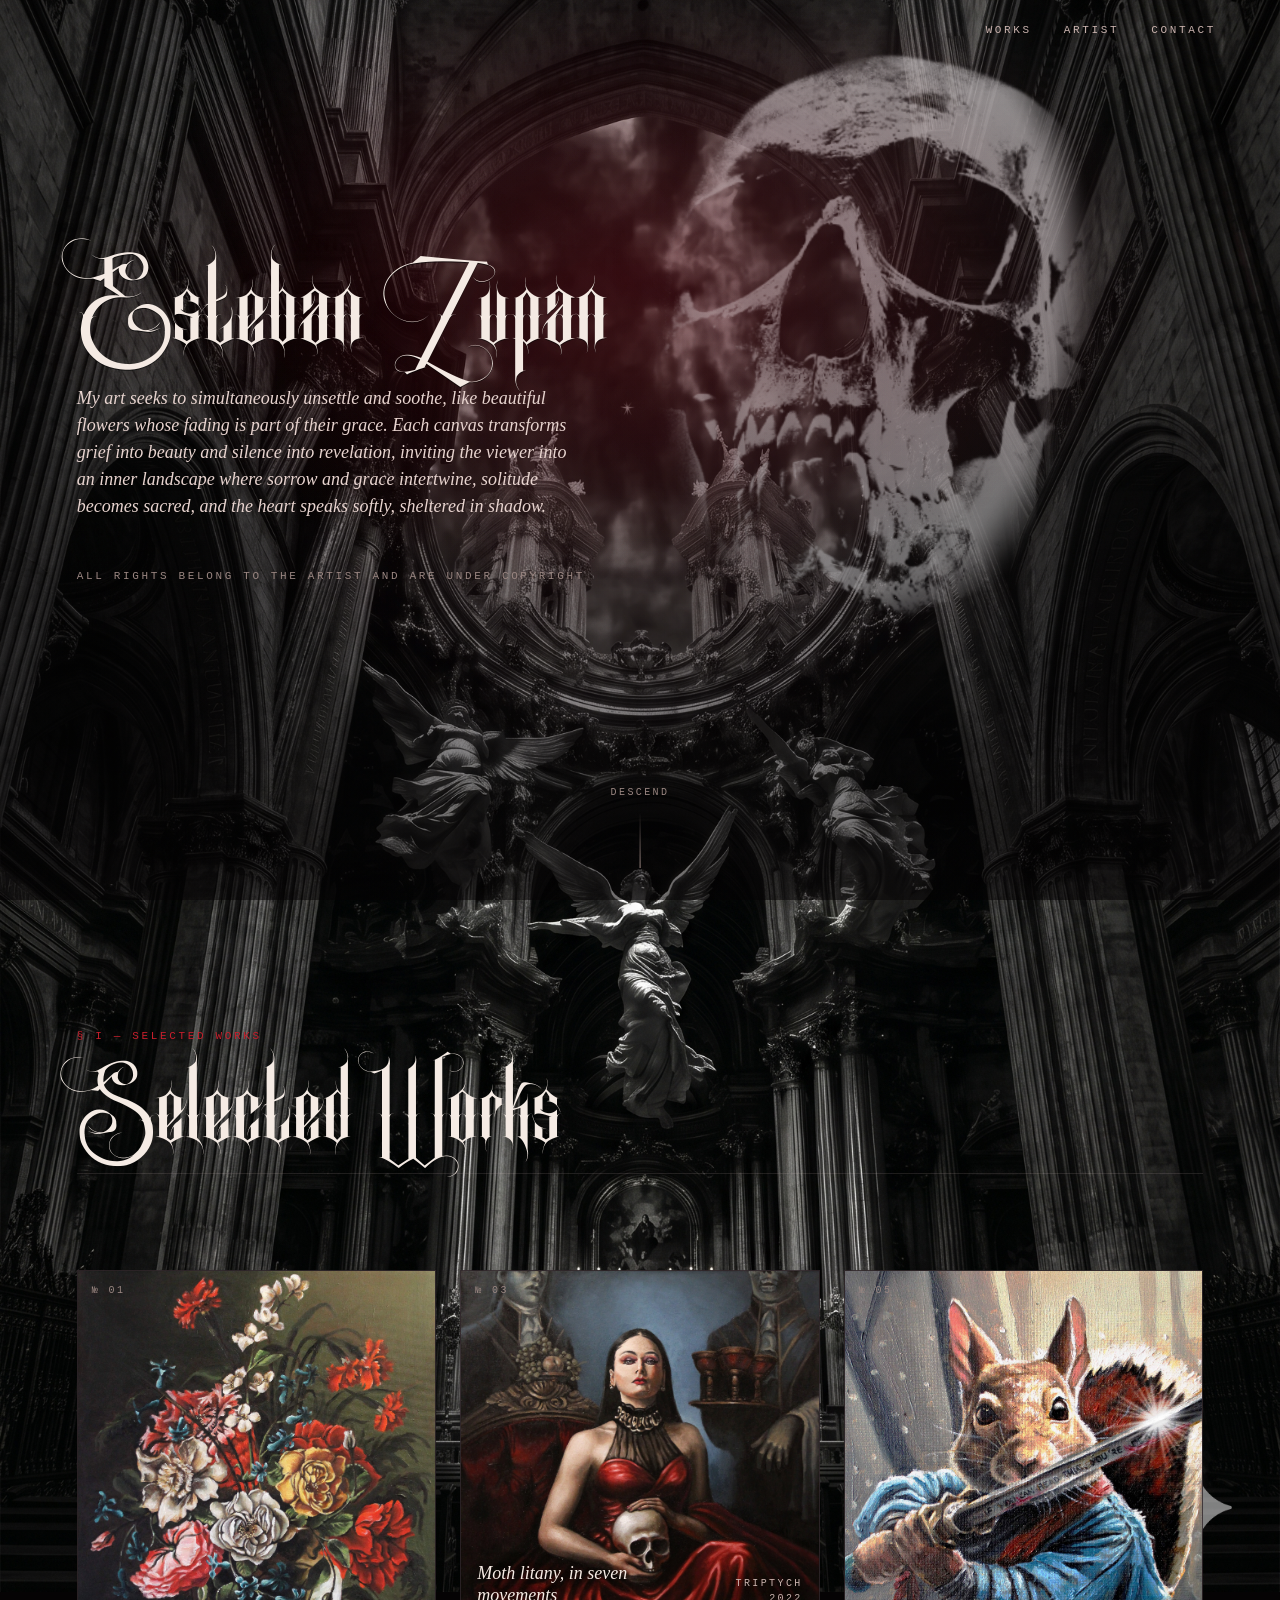
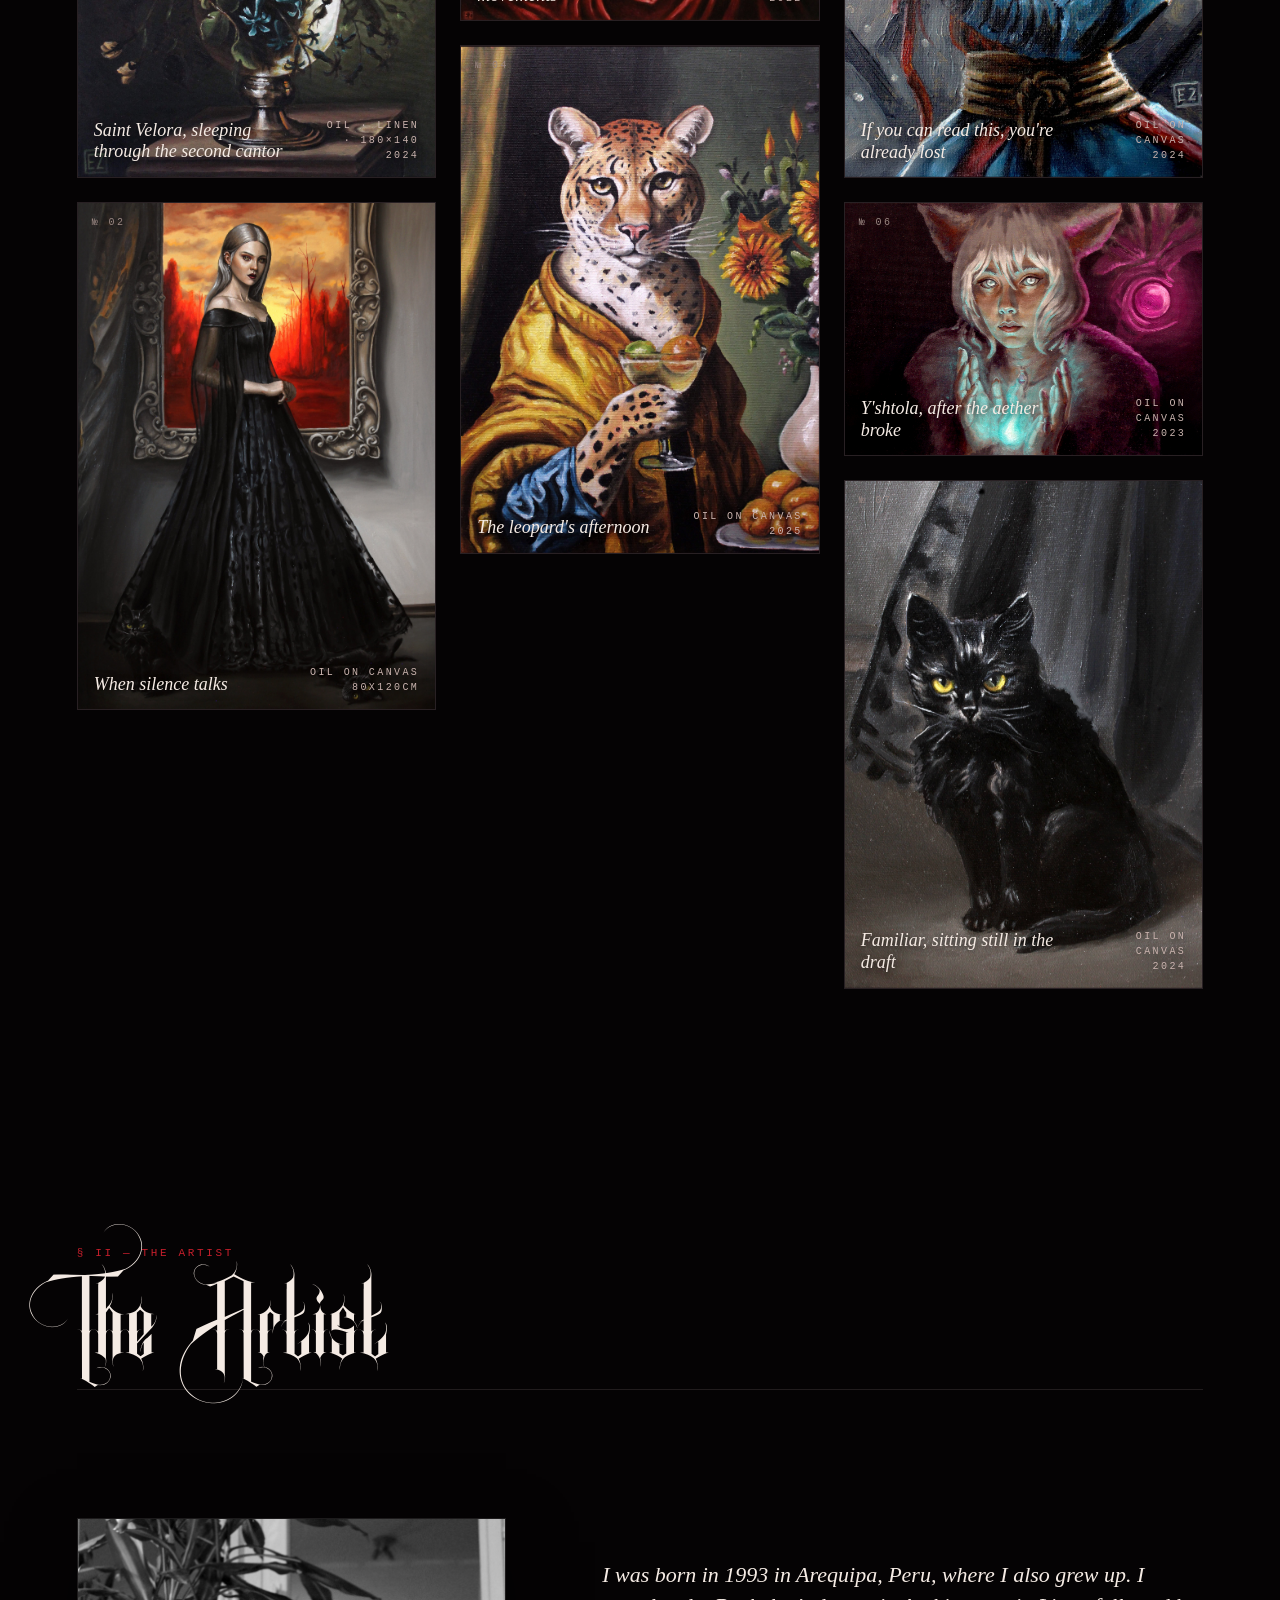
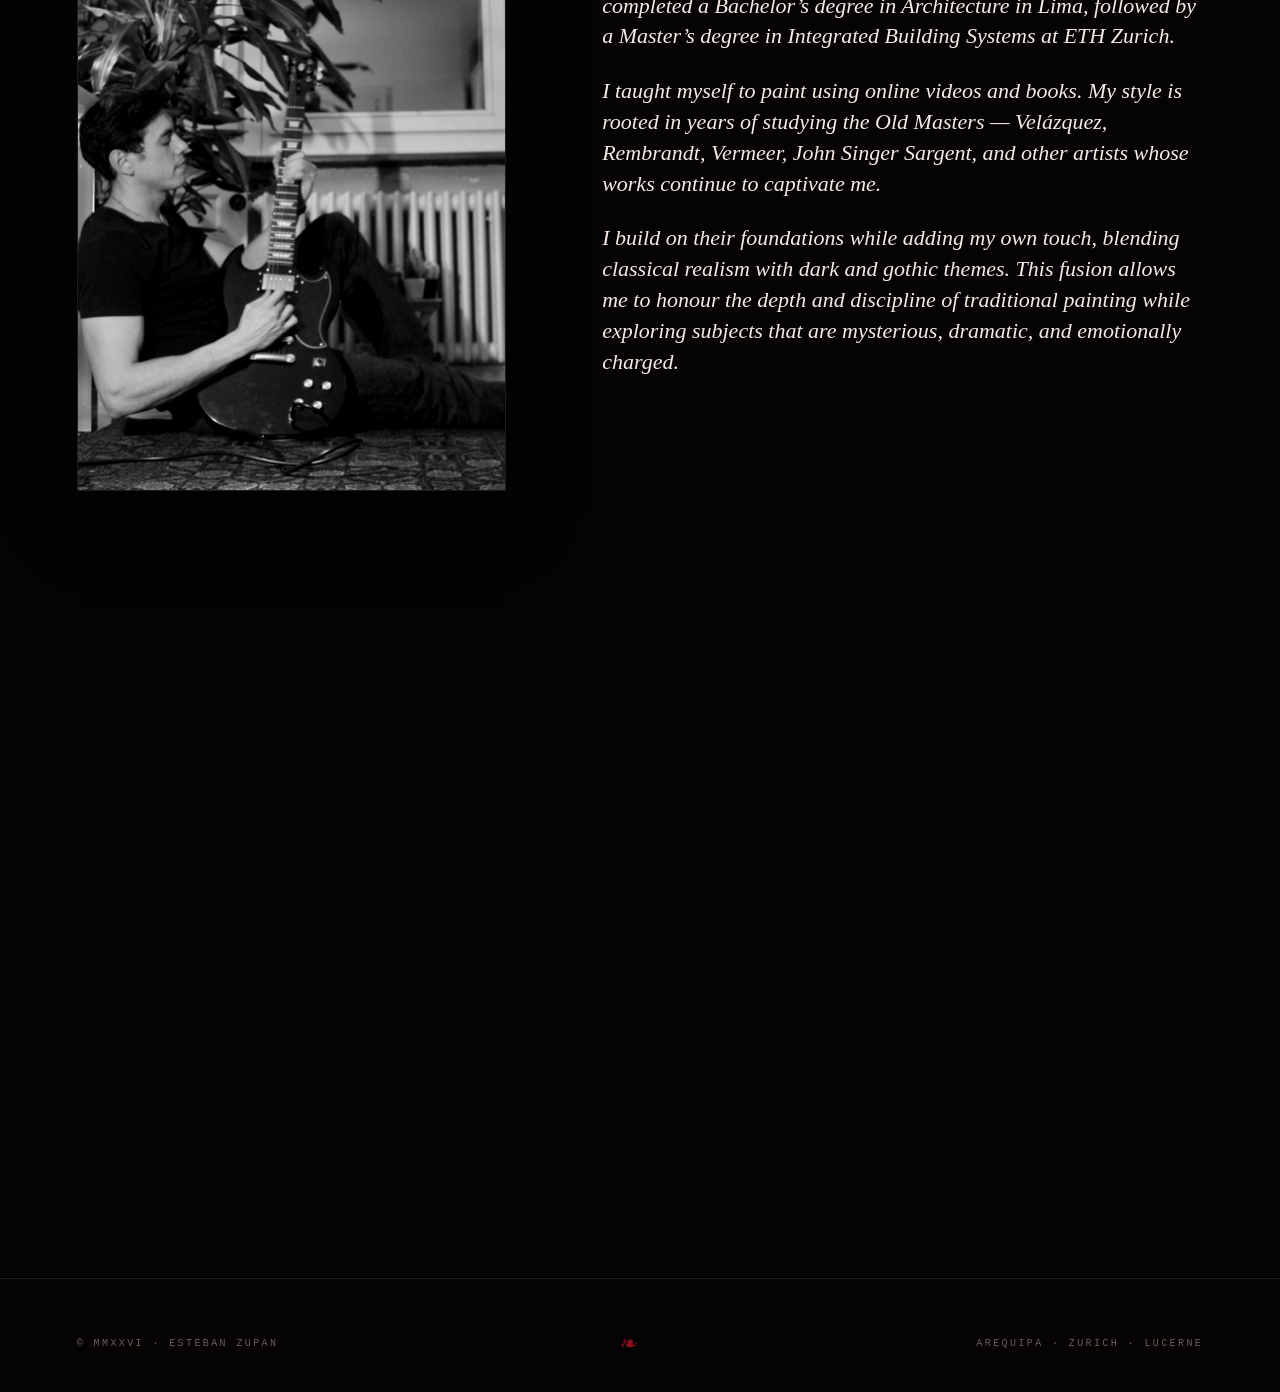
==== Esteban Zupan.html @ 01ed5251 "Add Esteban Zupan portfolio website. Static site with HTML, styles, image slots, and assets.  Co-aut" ====
<!doctype html>
<html lang="en">
<head>
<meta charset="utf-8">
<title>Esteban Zupan — Painter of Quiet Catastrophe</title>
<meta name="viewport" content="width=device-width,initial-scale=1">
<link rel="stylesheet" href="colors_and_type.css">
<script src="image-slot.js"></script>
<style>
  *, *::before, *::after { box-sizing: border-box; }
  html, body { margin: 0; padding: 0; }
  body {
    position: relative;
    color: var(--fg-2);
    overflow-x: hidden;
    background-color: #050304;
    background-image: url('assets/gothicbackground.png');
    background-repeat: no-repeat;
    background-attachment: fixed;
    background-size: cover;
    background-position: center var(--bgPos, 35%);
  }
  /* Veil sits over the body bg — fixed to viewport so it tracks scroll */
  .veil {
    position: fixed;
    inset: 0;
    z-index: 1;
    pointer-events: none;
    background:
      radial-gradient(ellipse 60% 50% at 50% 30%, rgba(139, 14, 28, 0.22) 0%, transparent 70%),
      linear-gradient(180deg, rgba(5,3,4,0.22) 0%, rgba(5,3,4,0.38) 50%, rgba(5,3,4,0.55) 100%);
  }

  /* =========================================================
     PARALLAX LAYERS
     ========================================================= */
  .stage {
    position: relative;
    z-index: 1;
  }

  /* Parallax stage — a sibling of main that hosts the sticky skull.
     z-index: auto so it does NOT create a stacking context — this lets
     the skull's mix-blend-mode reach all the way down to the cathedral bg. */
  .parallax-stage {
    position: absolute;
    top: 0; left: 0;
    width: 100%;
    height: 100%;
    pointer-events: none;
  }
  .skull-layer {
    position: sticky;
    top: 0;
    left: 0;
    width: 100%;
    height: 100vh;
    margin-bottom: -100vh;
    pointer-events: none;
    display: block;
  }
  .skull-inner {
    position: absolute;
    top: 50%;
    left: 50%;
    width: min(48.36vh, 35.88vw);
    aspect-ratio: 1400 / 2023;
    z-index: 2;             /* paints above veil (z:1), below main (z:3) */
    transform-origin: 50% 50%;
    pointer-events: none;
    will-change: transform;
    mix-blend-mode: screen;
    transform:
      translate3d(calc(-50% + var(--skullX, 0px)), calc(-50% + var(--skullY, 0px)), 0)
      scale(var(--skullS, 1))
      rotate(var(--skullR, 0deg));
    animation: float 9s ease-in-out infinite;
  }
  @keyframes float {
    0%, 100% { margin-top: 0; }
    50%      { margin-top: -14px; }
  }
  .skull-inner img {
    width: 100%;
    height: 100%;
    object-fit: contain;
    display: block;
    filter:
      grayscale(1) brightness(2.2) contrast(0.95)
      drop-shadow(0 30px 80px rgba(0,0,0,0.65))
      drop-shadow(0 0 60px rgba(255,255,255,0.18));
    opacity: calc(0.768 * var(--skullO, 1));
    transition: opacity 120ms linear;
  }

  /* Film grain on top of everything */
  .grain {
    position: fixed;
    inset: 0;
    z-index: 60;
    pointer-events: none;
    opacity: 0.08;
    mix-blend-mode: overlay;
    background-image: var(--grain-overlay);
    background-size: 240px 240px;
  }

  /* =========================================================
     LIGHTNING STORM — triggered while scrolling
     ========================================================= */
  .storm {
    position: fixed;
    inset: 0;
    z-index: 55;
    pointer-events: none;
    overflow: hidden;
  }
  .storm .flash {
    position: absolute;
    inset: 0;
    background: white;
    opacity: 0;
    mix-blend-mode: screen;
    transition: opacity 80ms linear;
  }
  .storm .flash.dim { background: rgba(220, 230, 255, 0.6); }
  .storm svg.bolt {
    position: absolute;
    top: -4vh;
    width: auto;
    height: 80vh;
    opacity: 0;
    filter:
      drop-shadow(0 0 12px rgba(255,255,255,0.95))
      drop-shadow(0 0 48px rgba(190, 210, 255, 0.75))
      drop-shadow(0 0 120px rgba(140, 170, 255, 0.4));
    transform-origin: top center;
    will-change: opacity, transform;
  }
  @keyframes boltStrike {
    0%   { opacity: 0; transform: scaleY(0.1) translateY(-10px); }
    8%   { opacity: 1; transform: scaleY(1) translateY(0); }
    14%  { opacity: 0.2; }
    22%  { opacity: 1; }
    100% { opacity: 0; transform: scaleY(1) translateY(0); }
  }
  @keyframes flashPulse {
    0%   { opacity: 0; }
    8%   { opacity: var(--peak, 0.85); }
    20%  { opacity: 0.1; }
    32%  { opacity: var(--peak, 0.85); }
    100% { opacity: 0; }
  }

  /* OLD: removed — skull is now inside .parallax-stage as sticky */
  /* soft halo behind the skull */
  .skull-layer::before {
    content: "";
    position: absolute;
    inset: 8% 10%;
    background: radial-gradient(ellipse at 50% 38%, rgba(139, 14, 28, 0.22) 0%, transparent 60%);
    filter: blur(40px);
    z-index: -1;
  }

  /* =========================================================
     CONTENT — flows above skull
     ========================================================= */
  main {
    position: relative;
    z-index: 3;
    /* Content sits above veil (z:1) and parallax-stage (z:2) */
  }
  section {
    position: relative;
    padding: var(--space-10) clamp(24px, 6vw, 96px);
  }

  /* Top nav — feels engraved into the stone */
  .topbar {
    position: fixed;
    top: 0; left: 0; right: 0;
    z-index: 30;
    display: flex;
    align-items: center;
    justify-content: flex-end;
    padding: 22px clamp(24px, 6vw, 64px);
    pointer-events: none;
  }
  .topbar > * { pointer-events: auto; }
  .topbar.scrolled {
    background: linear-gradient(180deg, rgba(5,3,4,0.7) 0%, rgba(5,3,4,0) 100%);
    backdrop-filter: blur(8px);
    -webkit-backdrop-filter: blur(8px);
  }
  .brand {
    font-family: var(--font-display);
    font-size: 22px;
    color: var(--fg-1);
    letter-spacing: 0.04em;
    line-height: 1;
    text-decoration: none;
    border: 0;
  }
  .brand .dot { color: var(--blood-500); }
  nav.menu {
    display: flex;
    gap: var(--space-6);
  }
  nav.menu a {
    font-family: var(--font-mono);
    font-size: 11px;
    letter-spacing: var(--tracking-widest);
    text-transform: uppercase;
    color: var(--fg-3);
    border: 0;
    padding-bottom: 4px;
    position: relative;
  }
  nav.menu a::after {
    content: "";
    position: absolute;
    left: 50%; right: 50%;
    bottom: 0;
    height: 1px;
    background: var(--blood-500);
    transition: left var(--dur-base) var(--ease-out), right var(--dur-base) var(--ease-out);
  }
  nav.menu a:hover { color: var(--bone-100); }
  nav.menu a:hover::after { left: 0; right: 0; }

  /* =========================================================
     HERO
     ========================================================= */
  .hero {
    min-height: 100vh;
    padding-top: 6vh;
    padding-bottom: var(--space-9);
    display: flex;
    flex-direction: column;
    justify-content: flex-start;
    text-align: left;
    align-items: flex-start;
  }
  .hero .eyebrow { margin-top: 4vh; }
  .hero .eyebrow {
    color: var(--bone-300);
    margin-bottom: var(--space-5);
  }
  .hero h1 {
    font-family: var(--font-display);
    font-size: clamp(43px, 8.4vw, 120px);
    line-height: 0.92;
    color: var(--bone-100);
    letter-spacing: -0.01em;
    margin: 0;
    /* slight engraved feel */
    text-shadow:
      0 1px 0 rgba(0,0,0,0.6),
      0 0 80px rgba(139, 14, 28, 0.2);
  }
  .hero h1 .amp {
    display: block;
    font-size: 0.42em;
    color: var(--blood-500);
    margin: 0.2em 0;
    font-family: var(--font-serif);
    font-style: italic;
    letter-spacing: var(--tracking-wide);
    text-transform: none;
    font-weight: 400;
  }

  .hero .lede {
    max-width: 56ch;
    margin: var(--space-6) 0 0;
    font-family: 'Cormorant Garamond', var(--font-serif);
    font-style: italic;
    font-size: clamp(18px, 1.4vw, 22px);
    line-height: 1.5;
    color: var(--bone-200);
    text-wrap: balance;
  }
  .hero .meta {
    margin-top: var(--space-7);
    display: flex;
    justify-content: flex-start;
    gap: var(--space-6);
    font-family: var(--font-mono);
    font-size: 11px;
    letter-spacing: var(--tracking-widest);
    text-transform: uppercase;
    color: var(--fg-4);
  }
  .hero .meta .sep { color: var(--blood-700); }

  /* scroll cue */
  .scroll-cue {
    position: absolute;
    bottom: 32px;
    left: 50%;
    transform: translateX(-50%);
    font-family: var(--font-mono);
    font-size: 10px;
    letter-spacing: var(--tracking-widest);
    text-transform: uppercase;
    color: var(--fg-4);
    display: flex;
    flex-direction: column;
    align-items: center;
    gap: 12px;
  }
  .scroll-cue .line {
    width: 1px;
    height: 56px;
    background: linear-gradient(180deg, transparent, var(--bone-400));
    animation: drip 2.4s ease-in-out infinite;
  }
  @keyframes drip {
    0%   { transform: scaleY(0); transform-origin: top; opacity: 0; }
    30%  { opacity: 1; }
    70%  { transform: scaleY(1); transform-origin: top; opacity: 1; }
    100% { transform: scaleY(1); transform-origin: bottom; opacity: 0; }
  }

  /* =========================================================
     ORNAMENT DIVIDER
     ========================================================= */
  .ornament {
    display: flex;
    align-items: center;
    gap: var(--space-5);
    color: var(--bone-400);
    font-family: var(--font-serif);
    font-size: 22px;
    line-height: 1;
    width: 100%;
    max-width: 720px;
    margin: 0 auto;
  }
  .ornament::before, .ornament::after {
    content: "";
    flex: 1;
    height: 1px;
    background: linear-gradient(90deg, transparent, var(--border-strong), transparent);
  }

  /* =========================================================
     SECTION HEADERS
     ========================================================= */
  .section-head {
    display: grid;
    grid-template-columns: 1fr auto;
    align-items: end;
    gap: var(--space-7);
    margin-bottom: var(--space-9);
    padding-bottom: var(--space-5);
    border-bottom: 1px solid var(--border-default);
  }
  .section-head .num {
    font-family: var(--font-mono);
    font-size: 11px;
    letter-spacing: var(--tracking-widest);
    text-transform: uppercase;
    color: var(--blood-500);
    margin-bottom: var(--space-3);
  }
  .section-head h2 {
    font-family: var(--font-display);
    font-size: clamp(48px, 8vw, 110px);
    color: var(--bone-100);
    line-height: 0.9;
    letter-spacing: -0.01em;
  }
  .section-head .aside {
    font-family: var(--font-serif);
    font-style: italic;
    color: var(--bone-300);
    font-size: 16px;
    max-width: 28ch;
    text-align: right;
    line-height: 1.5;
  }

  /* =========================================================
     WORKS GRID
     ========================================================= */
  .works {
    column-count: 3;
    column-gap: var(--space-5);
  }
  .work {
    display: block;
    break-inside: avoid;
    margin: 0 0 var(--space-5);
    width: 100%;
  }
  .work {
    position: relative;
    background: rgba(17, 10, 13, 0.78);
    backdrop-filter: blur(2px);
    -webkit-backdrop-filter: blur(2px);
    border: 1px solid var(--border-default);
    transition: border-color var(--dur-base) var(--ease-out), transform var(--dur-base) var(--ease-out);
    z-index: 2;
  }
  .work:hover {
    border-color: var(--border-blood);
  }
  .work .plate {
    width: 100%;
    height: 100%;
    display: block;
    background: linear-gradient(135deg, var(--void-700), var(--void-800));
    position: relative;
    overflow: hidden;
  }
  .work .plate image-slot {
    width: 100%;
    height: 100%;
    display: block;
  }
  /* aspect-ratio comes from each <article style="aspect-ratio: ..."> */

  .work .caption {
    position: absolute;
    left: 16px;
    bottom: 14px;
    right: 16px;
    display: flex;
    justify-content: space-between;
    align-items: end;
    pointer-events: none;
  }
  .work .caption .title {
    font-family: var(--font-serif);
    font-style: italic;
    font-size: 18px;
    color: var(--bone-100);
    line-height: 1.2;
    max-width: 70%;
    text-shadow: 0 2px 8px rgba(0,0,0,0.8);
  }
  .work .caption .meta {
    font-family: var(--font-mono);
    font-size: 10px;
    letter-spacing: var(--tracking-widest);
    text-transform: uppercase;
    color: var(--bone-300);
    text-align: right;
    text-shadow: 0 2px 8px rgba(0,0,0,0.8);
  }
  .work .corner {
    position: absolute;
    top: 12px;
    left: 14px;
    font-family: var(--font-mono);
    font-size: 10px;
    letter-spacing: var(--tracking-widest);
    text-transform: uppercase;
    color: var(--bone-400);
    pointer-events: none;
  }

  /* =========================================================
     ABOUT
     ========================================================= */
  .about {
    display: grid;
    grid-template-columns: 5fr 7fr;
    gap: var(--space-9);
    align-items: start;
  }
  .about .col-left {
    position: sticky;
    top: 120px;
  }
  .about .col-left .eyebrow {
    margin-bottom: var(--space-4);
  }
  .about h3 {
    font-family: var(--font-display);
    font-size: clamp(36px, 4.5vw, 64px);
    color: var(--bone-100);
    line-height: 1;
    font-style: normal;
    font-weight: 400;
    margin-bottom: var(--space-5);
  }
  .about .col-right {
    padding-top: calc(var(--space-4) + clamp(36px, 4.5vw, 64px));
  }
  .about .col-right p {
    font-family: var(--font-serif);
    font-size: 18px;
    line-height: 1.65;
    color: var(--bone-200);
    margin: 0 0 var(--space-5);
    max-width: 62ch;
  }
  .about .col-right p.lede {
    font-style: italic;
    font-size: 22px;
    color: var(--bone-100);
    line-height: 1.4;
  }
  .about .col-right p .drop {
    font-family: var(--font-display);
    font-size: 3.2em;
    float: left;
    line-height: 0.8;
    padding: 0.12em 0.18em 0 0;
    color: var(--blood-500);
  }
  .about .portrait {
    margin: var(--space-6) 0 0;
    padding: 0;
  }
  .about .portrait img {
    display: block;
    width: 100%;
    height: auto;
    aspect-ratio: 3 / 4;
    object-fit: cover;
    object-position: 50% 35%;
    filter: grayscale(1) contrast(1.05) brightness(0.92);
    border: 1px solid var(--border-default);
    box-shadow: 0 24px 60px rgba(0,0,0,0.55);
  }
  .about .portrait figcaption {
    margin-top: var(--space-3);
    font-family: var(--font-mono);
    font-size: 10px;
    letter-spacing: var(--tracking-widest);
    text-transform: uppercase;
    color: var(--bone-400);
  }
  .about .pull {
    margin: var(--space-7) 0;
    padding: var(--space-5) 0 var(--space-5) var(--space-5);
    border-left: 1px solid var(--border-blood);
    font-family: var(--font-serif);
    font-style: italic;
    font-size: 24px;
    color: var(--bone-100);
    line-height: 1.4;
    max-width: 48ch;
  }
  .about .pull .attr {
    display: block;
    margin-top: var(--space-3);
    font-family: var(--font-mono);
    font-size: 10px;
    letter-spacing: var(--tracking-widest);
    text-transform: uppercase;
    font-style: normal;
    color: var(--bone-400);
  }

  /* =========================================================
     INDEX (exhibitions list)
     ========================================================= */
  .ledger {
    border-top: 1px solid var(--border-default);
  }
  .ledger .row {
    display: grid;
    grid-template-columns: 80px 1fr 1.3fr 100px;
    gap: var(--space-5);
    padding: var(--space-5) 0;
    border-bottom: 1px solid var(--border-default);
    align-items: baseline;
    transition: background var(--dur-base) var(--ease-out);
  }
  .ledger .row:hover { background: rgba(139, 14, 28, 0.06); }
  .ledger .row .year {
    font-family: var(--font-mono);
    font-size: 12px;
    color: var(--blood-500);
    letter-spacing: var(--tracking-wider);
  }
  .ledger .row .title {
    font-family: var(--font-serif);
    font-style: italic;
    font-size: 22px;
    color: var(--bone-100);
    line-height: 1.25;
  }
  .ledger .row .venue {
    font-family: var(--font-serif);
    font-size: 16px;
    color: var(--bone-300);
  }
  .ledger .row .city {
    font-family: var(--font-mono);
    font-size: 11px;
    letter-spacing: var(--tracking-widest);
    text-transform: uppercase;
    color: var(--bone-400);
    text-align: right;
  }

  /* =========================================================
     CONTACT / FOOTER
     ========================================================= */
  .contact {
    text-align: center;
    padding-top: var(--space-10);
    padding-bottom: var(--space-9);
  }
  .contact .eyebrow { color: var(--bone-300); margin-bottom: var(--space-5); }
  .contact h2 {
    font-family: var(--font-display);
    font-size: clamp(56px, 9vw, 132px);
    line-height: 0.92;
    color: var(--bone-100);
    margin-bottom: var(--space-6);
  }
  .contact .email {
    display: inline-block;
    font-family: var(--font-serif);
    font-style: italic;
    font-size: clamp(24px, 3vw, 40px);
    color: var(--bone-100);
    border-bottom: 1px solid var(--border-blood);
    padding-bottom: 8px;
    margin-bottom: var(--space-7);
  }
  .contact .email:hover { color: var(--blood-300); }
  .contact .socials {
    display: flex;
    justify-content: center;
    gap: var(--space-5);
    font-family: var(--font-mono);
    font-size: 11px;
    letter-spacing: var(--tracking-widest);
    text-transform: uppercase;
    color: var(--bone-300);
  }
  .contact .socials a {
    color: var(--bone-300);
    border: 0;
    padding: 8px 14px;
    border: 1px solid var(--border-default);
    transition: all var(--dur-base) var(--ease-out);
  }
  .contact .socials a:hover {
    border-color: var(--border-blood);
    color: var(--bone-100);
  }

  footer {
    position: relative;
    z-index: 2;
    padding: var(--space-7) clamp(24px, 6vw, 96px) var(--space-6);
    border-top: 1px solid var(--border-default);
    display: flex;
    justify-content: space-between;
    align-items: center;
    font-family: var(--font-mono);
    font-size: 10px;
    letter-spacing: var(--tracking-widest);
    text-transform: uppercase;
    color: var(--bone-500);
  }
  footer .seal { color: var(--blood-700); font-family: var(--font-serif); font-size: 22px; font-style: italic; letter-spacing: 0; }

  /* =========================================================
     RESPONSIVE
     ========================================================= */
  @media (max-width: 900px) {
    .works { column-count: 2; }
    .work.a, .work.b, .work.c, .work.d, .work.e, .work.f, .work.g { grid-column: auto; }
    .about { grid-template-columns: 1fr; gap: var(--space-6); }
    .about .col-left { position: static; }
    .about .col-right { padding-top: 0; }
    .section-head { grid-template-columns: 1fr; }
    .section-head .aside { text-align: left; }
    .ledger .row { grid-template-columns: 60px 1fr; gap: var(--space-3); }
    .ledger .row .venue, .ledger .row .city { grid-column: 2; text-align: left; }
    .topbar nav.menu { display: none; }
  }

  /* fade-up on enter */
  .reveal { opacity: 0; transform: translateY(28px); transition: opacity 1s var(--ease-rite), transform 1s var(--ease-rite); }
  .reveal.in { opacity: 1; transform: translateY(0); }
</style>
</head>
<body>

<!-- Fixed background layers -->
<div class="veil"></div>
<div class="parallax-stage" aria-hidden="true">
  <div class="skull-layer">
    <div class="skull-inner">
      <img src="assets/skull-floating.png" alt="">
    </div>
  </div>
</div>
<div class="grain"></div>
<div class="storm" aria-hidden="true">
  <div class="flash" id="storm-flash"></div>
</div>

<!-- Top bar -->
<header class="topbar" id="topbar">
  <nav class="menu">
    <a href="#works">Works</a>
    <a href="#about">Artist</a>
    <a href="#contact">Contact</a>
  </nav>
</header>

<main id="top">

  <!-- ============== HERO ============== -->
  <section class="hero">
    <h1 style="margin-top: 200px;">
      Esteban
      Zupan
    </h1>
    <p class="lede">
      My art seeks to simultaneously unsettle and soothe, like beautiful flowers
      whose fading is part of their grace. Each canvas transforms grief into beauty
      and silence into revelation, inviting the viewer into an inner landscape where
      sorrow and grace intertwine, solitude becomes sacred, and the heart speaks
      softly, sheltered in shadow.
    </p>
    <div class="meta">
      <span>All Rights belong to the artist and are under copyright</span>
    </div>
    <div class="scroll-cue">
      <span>Descend</span>
      <span class="line"></span>
    </div>
  </section>

  <!-- ============== WORKS ============== -->
  <section id="works" style="font-family: SingleGhost; font-weight: 300">
    <header class="section-head reveal">
      <div>
        <div class="num">§ I — Selected works</div>
        <h2>Selected Works</h2>
      </div>
      <p class="aside">
</p>
    </header>

    <div class="works">
      <article class="work a reveal" style="aspect-ratio: 3508 / 4961;">
        <div class="plate">
          <image-slot id="work-1" shape="rect" src="assets/Flowers_A3.jpg" placeholder="Drop artwork"></image-slot>
        </div>
        <span class="corner">№ 01</span>
        <div class="caption">
          <span class="title">Saint Velora, sleeping through the second cantor</span>
          <span class="meta">Oil · linen · 180×140<br>2024</span>
        </div>
      </article>

      <article class="work b reveal" style="aspect-ratio: 3508 / 4961;">
        <div class="plate">
          <image-slot id="work-2" shape="rect" src="assets/CatLady_A3.jpg" placeholder="Drop artwork"></image-slot>
        </div>
        <span class="corner">№ 02</span>
        <div class="caption">
          <span class="title" data-tweak="work2Title">When silence talks</span>
          <span class="meta" data-tweak="work2Meta">Oil on canvas<br>80x120cm</span>
        </div>
      </article>

      <article class="work c reveal" style="aspect-ratio: 3393 / 3321;">
        <div class="plate">
          <image-slot id="work-3" shape="rect" src="assets/Final_photo.jpg" placeholder="Drop artwork"></image-slot>
        </div>
        <span class="corner">№ 03</span>
        <div class="caption">
          <span class="title">Moth litany, in seven movements</span>
          <span class="meta">Triptych<br>2022</span>
        </div>
      </article>

      <article class="work d reveal" style="aspect-ratio: 2480 / 3508;">
        <div class="plate">
          <image-slot id="work-4" shape="rect" src="assets/Leopard_Print.jpg" placeholder="Drop artwork"></image-slot>
        </div>
        <span class="corner">№ 04</span>
        <div class="caption">
          <span class="title">The leopard's afternoon</span>
          <span class="meta">Oil on canvas<br>2025</span>
        </div>
      </article>

      <article class="work e reveal" style="aspect-ratio: 2480 / 3508;">
        <div class="plate">
          <image-slot id="work-5" shape="rect" src="assets/Squirrel_A3.jpg" placeholder="Drop artwork"></image-slot>
        </div>
        <span class="corner">№ 05</span>
        <div class="caption">
          <span class="title">If you can read this, you're already lost</span>
          <span class="meta">Oil on canvas<br>2024</span>
        </div>
      </article>

      <article class="work f reveal" style="aspect-ratio: 3508 / 2480;">
        <div class="plate">
          <image-slot id="work-6" shape="rect" src="assets/Yshtola_A3.jpg" placeholder="Drop artwork"></image-slot>
        </div>
        <span class="corner">№ 06</span>
        <div class="caption">
          <span class="title">Y'shtola, after the aether broke</span>
          <span class="meta">Oil on canvas<br>2023</span>
        </div>
      </article>

      <article class="work g reveal" style="aspect-ratio: 3508 / 4961;">
        <div class="plate">
          <image-slot id="work-7" shape="rect" src="assets/Cat_print.jpg" placeholder="Drop artwork"></image-slot>
        </div>
        <span class="corner">№ 07</span>
        <div class="caption">
          <span class="title">Familiar, sitting still in the draft</span>
          <span class="meta">Oil on canvas<br>2024</span>
        </div>
      </article>
    </div>
  </section>

  <!-- ============== THE ARTIST ============== -->
  <section id="about">
    <header class="section-head reveal">
      <div>
        <div class="num">§ II — The artist</div>
        <h2>The Artist</h2>
      </div>
    </header>

    <div class="about">
      <aside class="col-left reveal">
        <figure class="portrait">
          <img src="assets/photo.jpg" alt="Esteban Zupan">
        </figure>
      </aside>

      <div class="col-right reveal">
        <p class="lede">
          I was born in 1993 in Arequipa, Peru, where I also grew up. I completed
          a Bachelor’s degree in Architecture in Lima, followed by a Master’s
          degree in Integrated Building Systems at ETH Zurich.
        </p>

        <p class="lede">
          I taught myself to paint using online videos
          and books. My style is rooted in years of studying the Old Masters —
          Velázquez, Rembrandt, Vermeer, John Singer Sargent, and other artists
          whose works continue to captivate me.
        </p>

        <p class="lede">
          I build on their foundations while adding my own touch, blending
          classical realism with dark and gothic themes. This fusion allows me
          to honour the depth and discipline of traditional painting while
          exploring subjects that are mysterious, dramatic, and emotionally
          charged.
        </p>
      </div>
    </div>
  </section>

  <!-- ============== CONTACT ============== -->
  <section id="contact" class="contact">
    <div class="eyebrow reveal">§ IV — Communion</div>
    <h2 class="reveal">Write,<br>by candlelight.</h2>
    <a href="mailto:atelier@estebanzupan.art" class="email reveal">atelier@estebanzupan.art</a>
    <div class="socials reveal">
      <a href="#">Instagram</a>
      <a href="#">Pinterest</a>
      <a href="#">LinkedIn</a>
      <a href="#">Press Kit</a>
    </div>
  </section>

</main>

<footer>
  <span>© MMXXVI · Esteban Zupan</span>
  <span class="seal">❧</span>
  <span>Arequipa · Zurich · Lucerne</span>
</footer>

<!-- ============== TWEAKS PANEL ============== -->
<style>
  .tweaks-panel {
    position: fixed;
    right: 16px;
    bottom: 16px;
    z-index: 2147483646;
    width: 280px;
    background: rgba(17, 10, 13, 0.92);
    color: var(--bone-200);
    border: 1px solid var(--border-strong);
    border-radius: 4px;
    box-shadow: 0 18px 48px rgba(0,0,0,0.7);
    font-family: var(--font-mono);
    font-size: 11px;
    letter-spacing: 0.04em;
    display: none;
    flex-direction: column;
    overflow: hidden;
    backdrop-filter: blur(12px);
    -webkit-backdrop-filter: blur(12px);
  }
  .tweaks-panel.open { display: flex; }
  .tweaks-panel .hd {
    display: flex;
    align-items: center;
    justify-content: space-between;
    padding: 10px 14px;
    border-bottom: 1px solid var(--border-default);
    font-family: var(--font-display);
    font-size: 13px;
    letter-spacing: 0.06em;
    color: var(--bone-100);
  }
  .tweaks-panel .hd .x {
    cursor: pointer;
    color: var(--bone-400);
    background: none;
    border: 0;
    font-size: 14px;
    line-height: 1;
    padding: 4px 6px;
  }
  .tweaks-panel .hd .x:hover { color: var(--blood-500); }
  .tweaks-panel .body {
    padding: 14px;
    display: flex;
    flex-direction: column;
    gap: 12px;
  }
  .tweaks-panel .sect {
    font-size: 9px;
    font-weight: 600;
    letter-spacing: 0.18em;
    text-transform: uppercase;
    color: var(--blood-500);
    margin-top: 4px;
    margin-bottom: -4px;
  }
  .tweaks-panel label {
    display: flex;
    flex-direction: column;
    gap: 4px;
    color: var(--bone-300);
    font-size: 10px;
    text-transform: uppercase;
    letter-spacing: 0.14em;
  }
  .tweaks-panel input[type="text"],
  .tweaks-panel textarea {
    background: var(--void-900);
    color: var(--bone-100);
    border: 1px solid var(--border-default);
    padding: 8px 10px;
    font-family: var(--font-serif);
    font-style: italic;
    font-size: 13px;
    letter-spacing: 0;
    border-radius: 2px;
    outline: none;
    resize: vertical;
  }
  .tweaks-panel input[type="text"]:focus,
  .tweaks-panel textarea:focus {
    border-color: var(--border-blood);
  }
  .tweaks-panel textarea { min-height: 56px; }
</style>

<div class="tweaks-panel" id="tweaks-panel">
  <div class="hd">
    <span>Tweaks</span>
    <button class="x" id="tweaks-close" aria-label="Close">✕</button>
  </div>
  <div class="body">
    <div class="sect">№ 02 — When Silence Talks</div>
    <label>
      Title (left)
      <input type="text" id="tw-work2-title">
    </label>
    <label>
      Meta (right)
      <textarea id="tw-work2-meta"></textarea>
    </label>
  </div>
</div>

<script>
  // ============================================
  // PARALLAX — drives bg + skull layers
  // ============================================
  const skull = document.querySelector('.skull-layer');
  const topbar = document.getElementById('topbar');

  let scrollY = 0;
  let targetY = 0;
  let raf = null;

  function update() {
    const lerp = (a, b, t) => a + (b - a) * t;
    scrollY = lerp(scrollY, targetY, 0.12);

    // total scrollable distance — used to keep parallax bounded across the page
    const docMax = Math.max(1, document.documentElement.scrollHeight - window.innerHeight);
    const p = Math.min(1, scrollY / docMax); // 0 → 1 across the whole page

    // background-position-y drives the cathedral image scan as you scroll
    // image is ~2528 tall, viewport ~1100 — we slide from ~25% to ~65% of image
    const bgPos = 25 + (Math.min(1, scrollY / 4000)) * 40;
    document.documentElement.style.setProperty('--bgPos', bgPos.toFixed(2) + '%');

    // Skull stays floating the whole journey.
    // It rises gently (max ~38% of viewport height) and drifts horizontally
    // in a slow arc, with subtle scale + tilt — never leaves the viewport.
    const vh = window.innerHeight;
    const skullY = -p * vh * 0.38;
    // base offset to the right + gentle sway
    const skullX = vh * 0.22 + Math.sin(p * Math.PI * 1.4) * vh * 0.08;
    const skullS = 1 + p * 1.5;
    const skullR = (Math.sin(p * Math.PI) * 4) - p * 2;

    document.documentElement.style.setProperty('--skullY', skullY.toFixed(2) + 'px');
    document.documentElement.style.setProperty('--skullX', skullX.toFixed(2) + 'px');
    document.documentElement.style.setProperty('--skullS', skullS.toFixed(4));
    document.documentElement.style.setProperty('--skullR', skullR.toFixed(3) + 'deg');

    // Fade out the skull as we leave the hero / enter the second section.
    // Starts fading once scrollY passes 70% of viewport, fully gone by 130%.
    const vhVal = window.innerHeight;
    const fadeStart = vhVal * 0.7;
    const fadeEnd   = vhVal * 1.3;
    const fade = 1 - Math.max(0, Math.min(1, (scrollY - fadeStart) / (fadeEnd - fadeStart)));
    document.documentElement.style.setProperty('--skullO', fade.toFixed(3));

    // topbar darken
    if (targetY > 40) topbar.classList.add('scrolled');
    else topbar.classList.remove('scrolled');

    if (Math.abs(scrollY - targetY) > 0.5) {
      raf = requestAnimationFrame(update);
    } else {
      raf = null;
    }
  }

  window.addEventListener('scroll', () => {
    targetY = window.scrollY || window.pageYOffset;
    if (!raf) raf = requestAnimationFrame(update);
  }, { passive: true });

  // initial
  targetY = window.scrollY || 0;
  scrollY = targetY;
  update();

  // ============================================
  // LIGHTNING STORM — strikes while scrolling
  // ============================================
  (function lightningStorm() {
    const storm = document.querySelector('.storm');
    const flash = document.getElementById('storm-flash');
    if (!storm || !flash) return;

    // Lightning bolt path generator — jagged vertical line with branches
    function boltPath(width, height) {
      const segments = 14 + Math.floor(Math.random() * 6);
      const stepY = height / segments;
      let x = width / 2;
      let d = `M ${x.toFixed(1)} 0`;
      const branches = [];
      for (let i = 1; i <= segments; i++) {
        const y = stepY * i;
        x += (Math.random() - 0.5) * (width * 0.55);
        x = Math.max(width * 0.05, Math.min(width * 0.95, x));
        d += ` L ${x.toFixed(1)} ${y.toFixed(1)}`;
        // 20% chance of a branch
        if (Math.random() < 0.22 && i > 2 && i < segments - 1) {
          let bx = x, by = y;
          let bd = `M ${bx.toFixed(1)} ${by.toFixed(1)}`;
          const bLen = 3 + Math.floor(Math.random() * 4);
          const dir = Math.random() < 0.5 ? -1 : 1;
          for (let j = 0; j < bLen; j++) {
            bx += dir * (Math.random() * width * 0.18);
            by += stepY * (0.5 + Math.random() * 0.6);
            bd += ` L ${bx.toFixed(1)} ${by.toFixed(1)}`;
          }
          branches.push(bd);
        }
      }
      return { main: d, branches };
    }

    // Storm only plays while the user is still in the hero. Once #works
    // crosses the top of the viewport, the storm is silenced.
    function stormActive() {
      const works = document.getElementById('works');
      if (!works) return true;
      return works.getBoundingClientRect().top > window.innerHeight * 0.4;
    }

    function strike() {
      if (!stormActive()) return;
      const vw = window.innerWidth;
      const w = Math.min(vw * 0.45, 520);
      const h = window.innerHeight * 0.9;
      const { main, branches } = boltPath(w, h);

      const svg = document.createElementNS('http://www.w3.org/2000/svg', 'svg');
      svg.setAttribute('class', 'bolt');
      svg.setAttribute('viewBox', `0 0 ${w} ${h}`);
      svg.style.width  = w + 'px';
      svg.style.height = h + 'px';
      // Random horizontal position
      const left = (Math.random() * 0.85 + 0.075) * vw - w / 2;
      svg.style.left = left + 'px';
      // Random slight tilt
      svg.style.transform = `rotate(${(Math.random() - 0.5) * 14}deg)`;

      const stroke = (d, sw, op) => {
        const p = document.createElementNS('http://www.w3.org/2000/svg', 'path');
        p.setAttribute('d', d);
        p.setAttribute('fill', 'none');
        p.setAttribute('stroke', 'white');
        p.setAttribute('stroke-width', sw);
        p.setAttribute('stroke-linecap', 'round');
        p.setAttribute('stroke-linejoin', 'round');
        p.setAttribute('opacity', op);
        return p;
      };
      // glow halo + crisp core
      svg.appendChild(stroke(main, 8, 0.35));
      svg.appendChild(stroke(main, 2.4, 1));
      branches.forEach(b => {
        svg.appendChild(stroke(b, 4, 0.25));
        svg.appendChild(stroke(b, 1.2, 0.9));
      });

      const dur = 380 + Math.random() * 320; // 380–700ms
      svg.style.animation = `boltStrike ${dur}ms cubic-bezier(.2,.7,.2,1) forwards`;
      storm.appendChild(svg);

      // synchronized flash
      const peak = 0.55 + Math.random() * 0.35;
      flash.style.setProperty('--peak', peak.toFixed(2));
      flash.style.animation = 'none';
      // force reflow
      void flash.offsetWidth;
      flash.style.animation = `flashPulse ${dur}ms cubic-bezier(.2,.7,.2,1) forwards`;

      // cleanup
      setTimeout(() => svg.remove(), dur + 60);

      // occasional secondary strike (double flash)
      if (Math.random() < 0.35) {
        setTimeout(strike, 80 + Math.random() * 180);
      }
    }

    // Drive strikes off scroll activity. The longer + faster the user scrolls,
    // the higher the strike probability per scroll burst.
    let lastY = window.scrollY;
    let activity = 0;
    let scrollEndT = null;
    let lastStrike = 0;

    function onScroll() {
      if (!stormActive()) { activity = 0; return; }
      const y = window.scrollY;
      const dy = Math.abs(y - lastY);
      lastY = y;
      activity = Math.min(60, activity * 0.85 + dy);

      const now = performance.now();
      // Cool-down so we don't spam; probability scales with activity.
      const cooldown = 380;
      if (now - lastStrike > cooldown) {
        const p = Math.min(0.5, activity / 220);
        if (Math.random() < p) {
          lastStrike = now;
          strike();
        }
      }

      clearTimeout(scrollEndT);
      scrollEndT = setTimeout(() => { activity = 0; }, 220);
    }
    window.addEventListener('scroll', onScroll, { passive: true });

    // Occasional ambient strike, even when not scrolling (rare).
    setInterval(() => {
      if (document.hidden) return;
      if (!stormActive()) return;
      if (Math.random() < 0.06) strike();
    }, 4200);
  })();
  const io = new IntersectionObserver((entries) => {
    entries.forEach(e => {
      if (e.isIntersecting) {
        e.target.classList.add('in');
        io.unobserve(e.target);
      }
    });
  }, { threshold: 0.12, rootMargin: '0px 0px -8% 0px' });
  document.querySelectorAll('.reveal').forEach(el => io.observe(el));

  // ============================================
  // TWEAKS — host protocol + live edits
  // ============================================
  const TWEAK_DEFAULTS = /*EDITMODE-BEGIN*/{
    "work2Title": "When silence talks",
    "work2Meta": "Oil on canvas\n80x120cm"
  }/*EDITMODE-END*/;

  const panel = document.getElementById('tweaks-panel');
  const closeBtn = document.getElementById('tweaks-close');
  const titleEl = document.querySelector('[data-tweak="work2Title"]');
  const metaEl  = document.querySelector('[data-tweak="work2Meta"]');
  const inTitle = document.getElementById('tw-work2-title');
  const inMeta  = document.getElementById('tw-work2-meta');

  const state = Object.assign({}, TWEAK_DEFAULTS);

  function apply() {
    if (titleEl) titleEl.textContent = state.work2Title;
    // meta supports newline → <br>
    if (metaEl) metaEl.innerHTML = String(state.work2Meta || '')
      .replace(/&/g,'&amp;').replace(/</g,'&lt;').replace(/>/g,'&gt;')
      .replace(/\n/g, '<br>');
    inTitle.value = state.work2Title;
    inMeta.value  = state.work2Meta;
  }
  apply();

  function persist(edits) {
    Object.assign(state, edits);
    apply();
    try {
      window.parent.postMessage({ type: '__edit_mode_set_keys', edits }, '*');
    } catch (e) {}
  }

  inTitle.addEventListener('input', () => persist({ work2Title: inTitle.value }));
  inMeta.addEventListener('input',  () => persist({ work2Meta:  inMeta.value }));

  // host protocol
  window.addEventListener('message', (e) => {
    const d = e && e.data;
    if (!d || typeof d !== 'object') return;
    if (d.type === '__activate_edit_mode')   panel.classList.add('open');
    if (d.type === '__deactivate_edit_mode') panel.classList.remove('open');
  });
  closeBtn.addEventListener('click', () => {
    panel.classList.remove('open');
    try { window.parent.postMessage({ type: '__edit_mode_dismissed' }, '*'); } catch (e) {}
  });
  try { window.parent.postMessage({ type: '__edit_mode_available' }, '*'); } catch (e) {}
</script>

</body>
</html>
---- colors_and_type.css ----
/* =============================================================
   CRIMSON COVENANT — colors_and_type.css
   Vampire-gothic dark UI tokens for Claude-powered products
   ============================================================= */

/* ---- Web fonts ---- */
@font-face {
  font-family: 'SingleGhost';
  src: url('./fonts/SingleGhost-Regular.ttf') format('truetype');
  font-weight: 400;
  font-display: swap;
}

@import url('https://fonts.googleapis.com/css2?family=Cinzel:wght@400;500;600;700&family=Cormorant+Garamond:ital,wght@0,300;0,400;0,500;0,600;0,700;1,400;1,500&family=JetBrains+Mono:wght@400;500;600&family=Noto+Sans+Bhaiksuki&display=swap');

:root {
  /* ============================================================
     COLOR — base palette
     The covenant runs on three tones: void, blood, bone.
     ============================================================ */

  /* Void — backgrounds, the night */
  --void-1000: #050304;     /* deepest crypt */
  --void-900:  #0a0608;     /* primary canvas */
  --void-800:  #110a0d;     /* raised surface */
  --void-700:  #1a1014;     /* elevated card */
  --void-600:  #251820;     /* hover surface */
  --void-500:  #33222b;     /* border / divider strong */

  /* Blood — primary brand red */
  --blood-1000: #2a0509;    /* dried, almost-black */
  --blood-900:  #4a0810;    /* deep clot */
  --blood-800:  #6e0d18;    /* vein */
  --blood-700:  #8b0e1c;    /* core crimson — the brand red */
  --blood-600:  #a8121f;    /* fresh wound */
  --blood-500:  #c71f2c;    /* arterial */
  --blood-400:  #e23548;    /* bright spill, accents */
  --blood-300:  #f56a78;    /* hover glow */
  --blood-200:  #ff9aa3;    /* faint flush */

  /* Bone — text + warm neutrals */
  --bone-100: #f5ebe4;      /* highest contrast text */
  --bone-200: #e8d5d0;      /* primary body text */
  --bone-300: #c9b3ae;      /* secondary text */
  --bone-400: #9a8782;      /* tertiary / labels */
  --bone-500: #6e5d59;      /* muted, disabled */
  --bone-600: #4a3d3a;      /* faintest copy */

  /* Ichor — desaturated gothic accents (use sparingly) */
  --ichor-violet: #4a2a55;  /* bruise — links, decorative */
  --ichor-emerald: #2d4a3a; /* absinthe — success / positive */
  --ichor-amber:  #8a6a2a;  /* candle — warning */
  --ichor-mist:   #5a6878;  /* fog — info */

  /* ============================================================
     COLOR — semantic tokens
     ============================================================ */
  --bg:               var(--void-900);
  --bg-raised:        var(--void-800);
  --bg-card:          var(--void-700);
  --bg-hover:         var(--void-600);
  --bg-inverse:       var(--bone-100);

  --fg-1:             var(--bone-100);   /* headlines */
  --fg-2:             var(--bone-200);   /* body */
  --fg-3:             var(--bone-300);   /* secondary */
  --fg-4:             var(--bone-400);   /* labels, captions */
  --fg-muted:         var(--bone-500);
  --fg-inverse:       var(--void-900);

  --accent:           var(--blood-700);
  --accent-hover:     var(--blood-600);
  --accent-press:     var(--blood-800);
  --accent-glow:      var(--blood-400);
  --accent-fg:        var(--bone-100);

  --border-subtle:    rgba(232, 213, 208, 0.06);
  --border-default:   rgba(232, 213, 208, 0.12);
  --border-strong:    rgba(232, 213, 208, 0.22);
  --border-blood:     rgba(199, 31, 44, 0.4);

  --link:             var(--blood-300);
  --link-hover:       var(--blood-200);

  --success:          var(--ichor-emerald);
  --warning:          var(--ichor-amber);
  --danger:           var(--blood-500);
  --info:             var(--ichor-mist);

  /* Selection */
  --selection-bg:     var(--blood-800);
  --selection-fg:     var(--bone-100);

  /* ============================================================
     TYPOGRAPHY — families
     ============================================================ */
  --font-display: 'SingleGhost', 'UnifrakturMaguntia', 'Pirata One', serif;
  --font-serif:   'Cormorant Garamond', 'EB Garamond', Garamond, 'Times New Roman', serif;
  --font-mono:    'JetBrains Mono', 'Fira Code', ui-monospace, Menlo, monospace;
  --font-inscription: 'Cinzel', 'Trajan Pro', 'Cormorant Garamond', serif;  /* Roman caps — tenets, plaques, section titles */
  --font-ritual:  'Noto Sans Bhaiksuki', 'Cormorant Garamond', serif;  /* decorative — Bhaiksuki script glyphs as ornament */
  --font-body:    var(--font-serif);

  /* ============================================================
     TYPOGRAPHY — scale (modular, ratio ~1.333)
     ============================================================ */
  --text-3xs: 10px;
  --text-2xs: 11px;
  --text-xs:  12px;
  --text-sm:  14px;
  --text-md:  16px;   /* body default */
  --text-lg:  19px;
  --text-xl:  24px;
  --text-2xl: 32px;
  --text-3xl: 44px;
  --text-4xl: 60px;
  --text-5xl: 84px;
  --text-6xl: 120px;

  --leading-tight:  1.1;
  --leading-snug:   1.25;
  --leading-normal: 1.5;
  --leading-loose:  1.75;

  --tracking-tight:   -0.02em;
  --tracking-normal:  0;
  --tracking-wide:    0.04em;
  --tracking-wider:   0.12em;   /* eyebrow caps */
  --tracking-widest:  0.24em;   /* ritual labels */

  /* ============================================================
     SPACING — base 4px
     ============================================================ */
  --space-0:   0;
  --space-1:   4px;
  --space-2:   8px;
  --space-3:   12px;
  --space-4:   16px;
  --space-5:   24px;
  --space-6:   32px;
  --space-7:   48px;
  --space-8:   64px;
  --space-9:   96px;
  --space-10: 128px;

  /* ============================================================
     RADII — sparingly used; gothic = sharper edges
     ============================================================ */
  --radius-none: 0;
  --radius-sm:   2px;
  --radius-md:   4px;
  --radius-lg:   8px;
  --radius-pill: 999px;

  /* ============================================================
     SHADOWS — interior gloom + blood glow
     ============================================================ */
  --shadow-sm:   0 1px 2px rgba(0,0,0,0.6);
  --shadow-md:   0 4px 12px rgba(0,0,0,0.55), 0 1px 0 rgba(232,213,208,0.04) inset;
  --shadow-lg:   0 18px 48px rgba(0,0,0,0.7), 0 1px 0 rgba(232,213,208,0.05) inset;
  --shadow-crypt: 0 30px 80px rgba(0,0,0,0.85), 0 0 0 1px rgba(232,213,208,0.06) inset;
  --glow-blood:  0 0 24px rgba(226, 53, 72, 0.35), 0 0 64px rgba(139, 14, 28, 0.25);
  --glow-blood-soft: 0 0 32px rgba(139, 14, 28, 0.4);

  /* ============================================================
     MOTION
     ============================================================ */
  --ease-out:   cubic-bezier(0.16, 1, 0.3, 1);
  --ease-in:    cubic-bezier(0.7, 0, 0.84, 0);
  --ease-rite:  cubic-bezier(0.65, 0, 0.35, 1);  /* slow ceremonial */
  --dur-fast:   140ms;
  --dur-base:   240ms;
  --dur-slow:   480ms;
  --dur-rite:   900ms;

  /* ============================================================
     TEXTURES & GRADIENTS
     ============================================================ */
  --grad-altar:    radial-gradient(ellipse at 50% 0%, rgba(139,14,28,0.25) 0%, transparent 60%), var(--void-900);
  --grad-veil:     linear-gradient(180deg, transparent 0%, rgba(5,3,4,0.85) 100%);
  --grad-clot:     linear-gradient(135deg, var(--blood-900) 0%, var(--blood-700) 50%, var(--blood-800) 100%);
  --grad-bone-fade: linear-gradient(180deg, var(--bone-100) 0%, var(--bone-300) 100%);
  --grain-overlay: url("data:image/svg+xml;utf8,<svg xmlns='http://www.w3.org/2000/svg' width='240' height='240'><filter id='n'><feTurbulence type='fractalNoise' baseFrequency='0.9' numOctaves='2' stitchTiles='stitch'/><feColorMatrix values='0 0 0 0 0.05 0 0 0 0 0.02 0 0 0 0 0.03 0 0 0 0.5 0'/></filter><rect width='100%' height='100%' filter='url(%23n)'/></svg>");
}

/* ============================================================
   GLOBAL ELEMENT DEFAULTS
   ============================================================ */
html { background: var(--bg); color: var(--fg-2); }
body {
  font-family: var(--font-body);
  font-size: var(--text-md);
  line-height: var(--leading-normal);
  font-weight: 400;
}

::selection { background: var(--selection-bg); color: var(--selection-fg); }

h1, .h1 {
  font-family: var(--font-display);
  font-weight: 400;
  font-size: var(--text-5xl);
  line-height: var(--leading-tight);
  letter-spacing: var(--tracking-tight);
  color: var(--fg-1);
  margin: 0;
}

h2, .h2 {
  font-family: var(--font-display);
  font-weight: 400;
  font-size: var(--text-4xl);
  line-height: var(--leading-tight);
  color: var(--fg-1);
  margin: 0;
}

h3, .h3 {
  font-family: var(--font-serif);
  font-weight: 500;
  font-style: italic;
  font-size: var(--text-2xl);
  line-height: var(--leading-snug);
  color: var(--fg-1);
  margin: 0;
}

h4, .h4 {
  font-family: var(--font-serif);
  font-weight: 600;
  font-size: var(--text-xl);
  line-height: var(--leading-snug);
  color: var(--fg-1);
  margin: 0;
}

p, .body {
  font-family: var(--font-serif);
  font-size: var(--text-md);
  line-height: var(--leading-normal);
  color: var(--fg-2);
}

.lede {
  font-family: var(--font-serif);
  font-style: italic;
  font-size: var(--text-lg);
  line-height: var(--leading-normal);
  color: var(--fg-3);
}

.eyebrow {
  font-family: var(--font-mono);
  font-size: var(--text-xs);
  text-transform: uppercase;
  letter-spacing: var(--tracking-widest);
  color: var(--fg-4);
}

.label {
  font-family: var(--font-mono);
  font-size: var(--text-xs);
  text-transform: uppercase;
  letter-spacing: var(--tracking-wider);
  color: var(--fg-4);
}

small, .caption {
  font-family: var(--font-serif);
  font-size: var(--text-sm);
  color: var(--fg-3);
}

code, kbd, pre, .mono {
  font-family: var(--font-mono);
  font-size: 0.92em;
}

a {
  color: var(--link);
  text-decoration: none;
  border-bottom: 1px solid var(--border-blood);
  transition: color var(--dur-fast) var(--ease-out);
}
a:hover { color: var(--link-hover); border-bottom-color: var(--blood-300); }

hr {
  border: 0;
  height: 1px;
  background: linear-gradient(90deg, transparent, var(--border-default), transparent);
  margin: var(--space-6) 0;
}
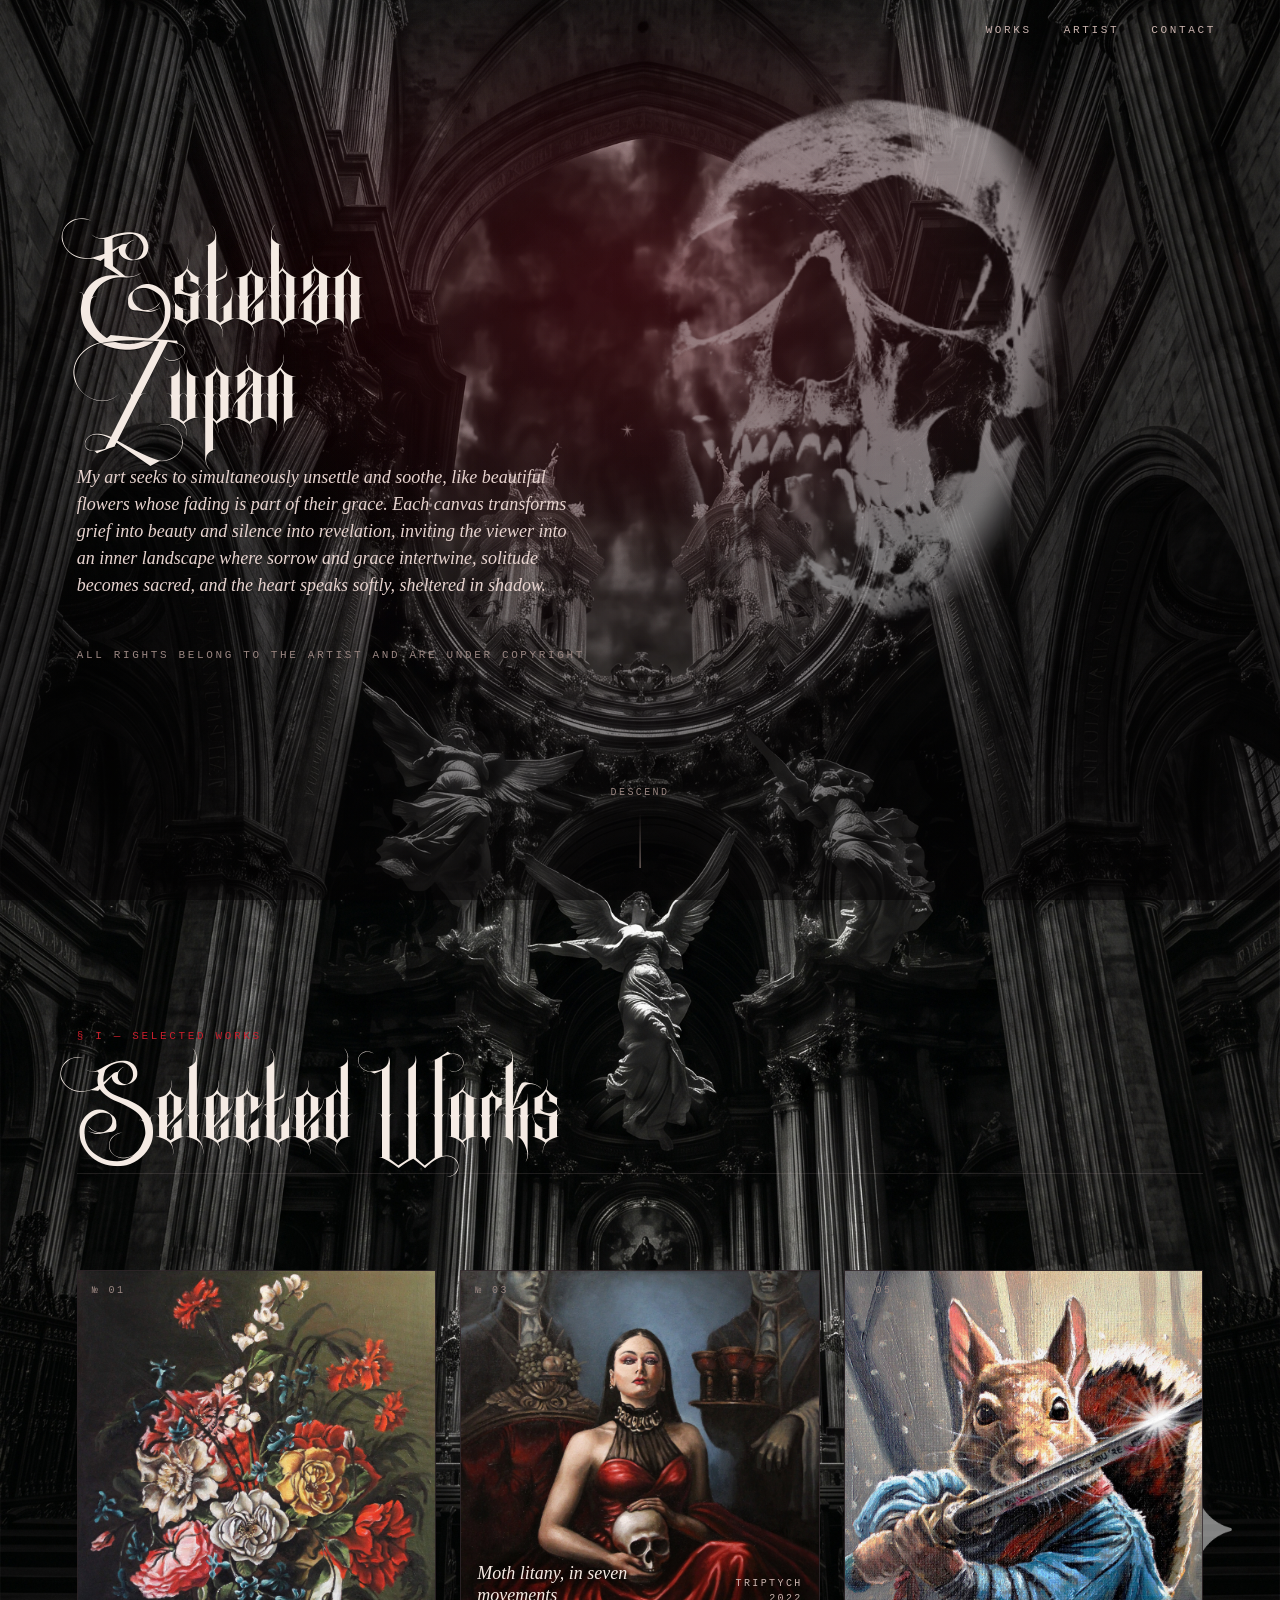
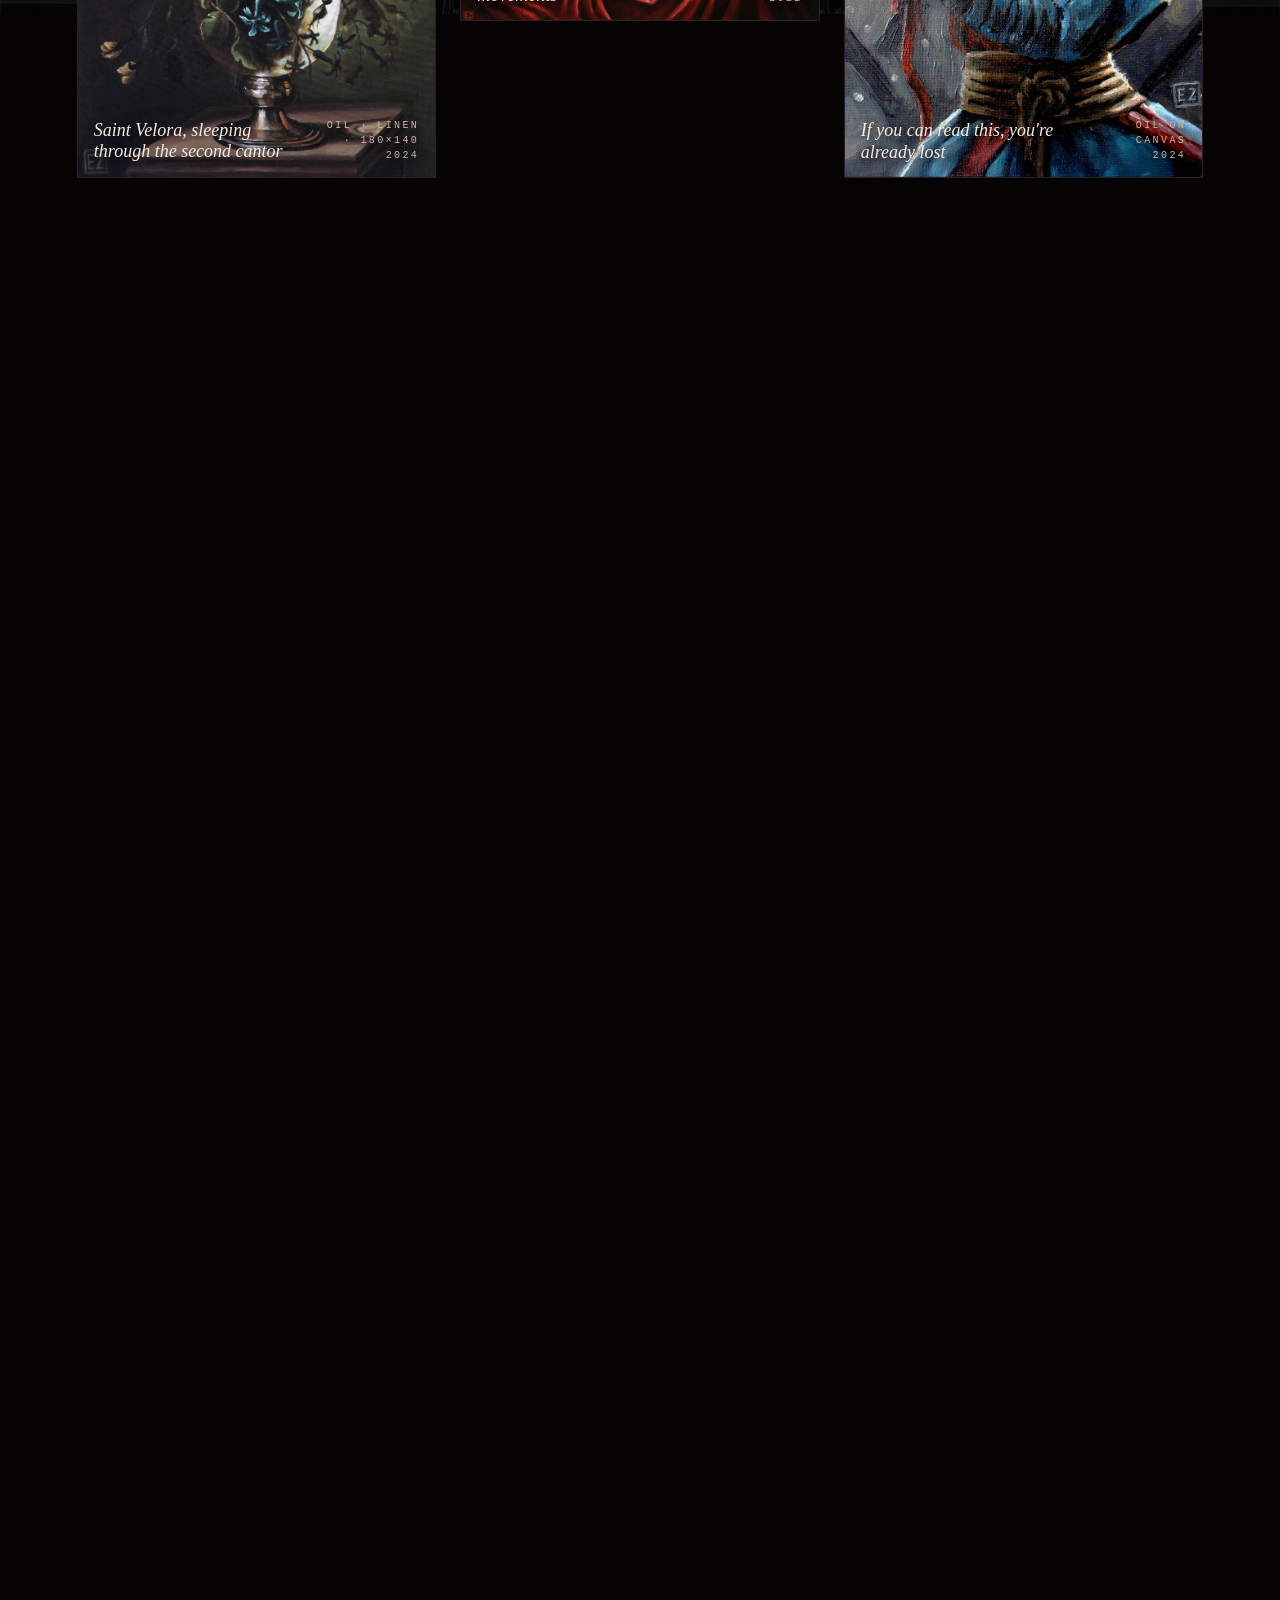
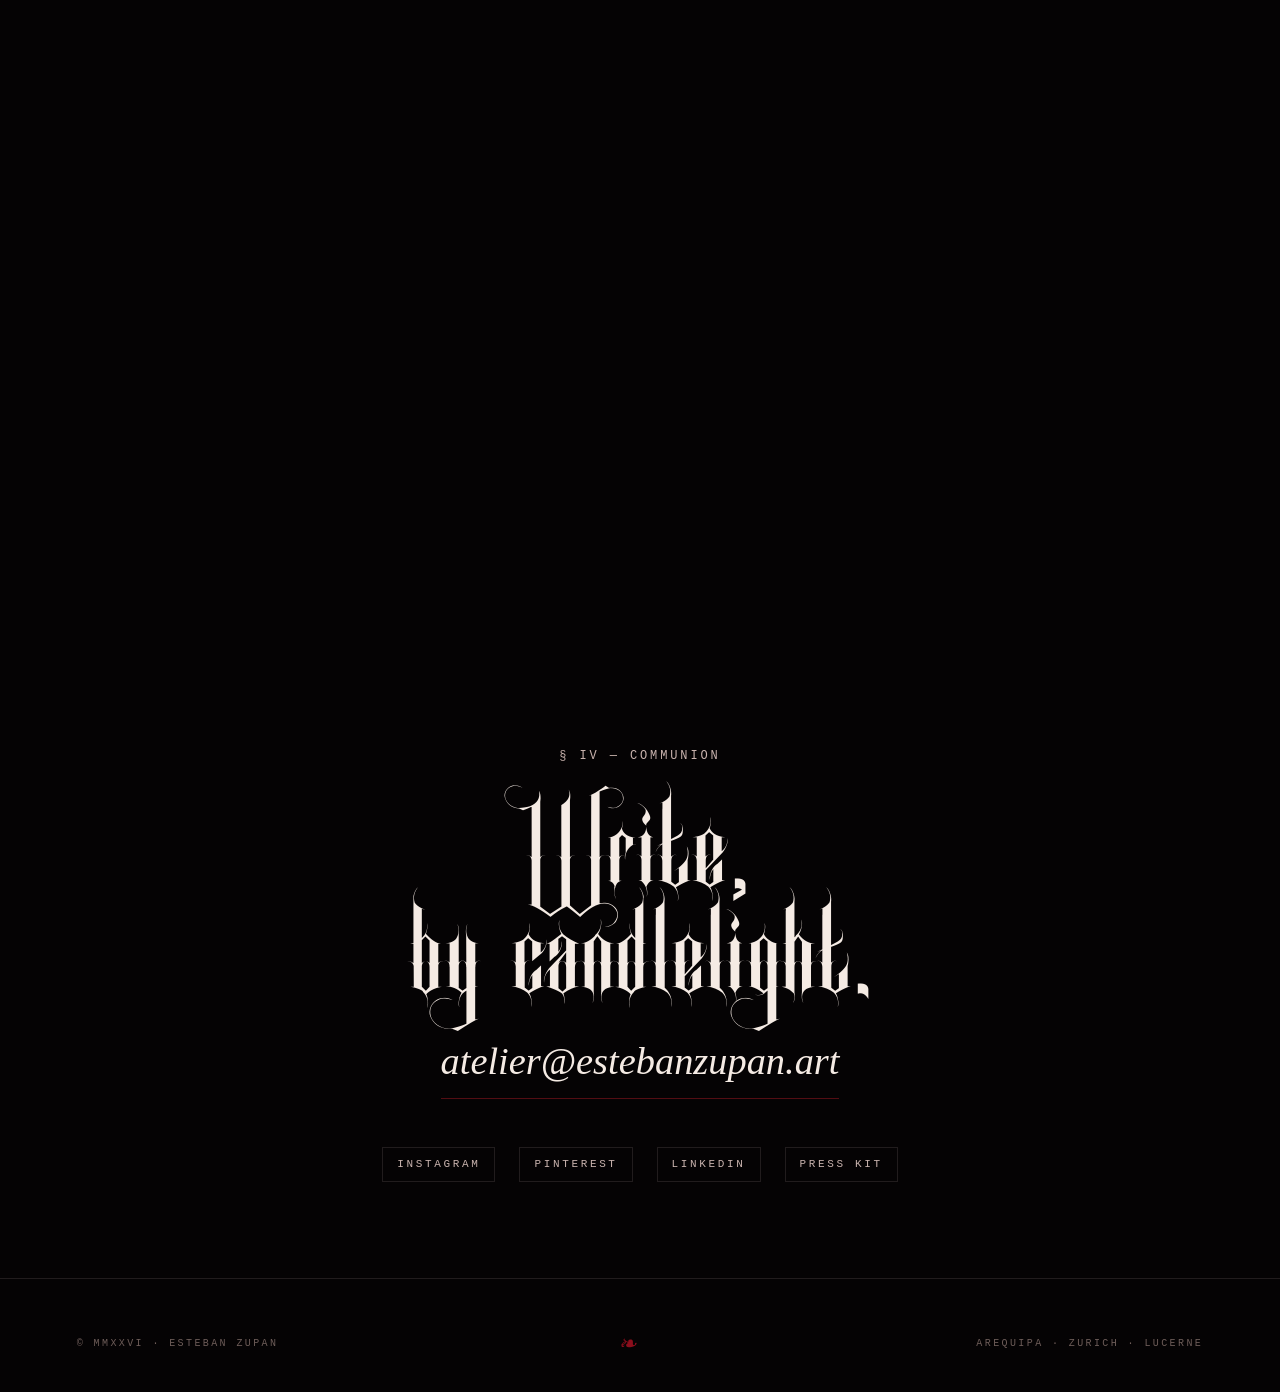
==== commit 46bc285f: "Fix mobile layout: hamburger nav, skull overflow, html overflow-x - Add hamburger menu with full-scr" ====
--- a/Esteban Zupan.html
+++ b/Esteban Zupan.html
@@ -9,6 +9,7 @@
 <style>
   *, *::before, *::after { box-sizing: border-box; }
   html, body { margin: 0; padding: 0; }
+  html { overflow-x: hidden; }
   body {
     position: relative;
     color: var(--fg-2);
@@ -253,7 +254,7 @@
     line-height: 0.92;
     color: var(--bone-100);
     letter-spacing: -0.01em;
-    margin: 0;
+    margin: min(200px, 20vh) 0 0;
     /* slight engraved feel */
     text-shadow:
       0 1px 0 rgba(0,0,0,0.6),
@@ -666,6 +667,41 @@
   footer .seal { color: var(--blood-700); font-family: var(--font-serif); font-size: 22px; font-style: italic; letter-spacing: 0; }
 
   /* =========================================================
+     MOBILE NAV — hamburger + overlay
+     ========================================================= */
+  .nav-toggle {
+    display: none;
+    flex-direction: column;
+    justify-content: space-between;
+    width: 28px;
+    height: 18px;
+    background: none;
+    border: 0;
+    cursor: pointer;
+    padding: 0;
+    pointer-events: auto;
+    position: relative;
+    z-index: 40;
+  }
+  .nav-toggle span {
+    display: block;
+    width: 100%;
+    height: 1.5px;
+    background: var(--bone-300);
+    transform-origin: center;
+    transition: transform var(--dur-base) var(--ease-out), opacity var(--dur-base) var(--ease-out);
+  }
+  .nav-toggle[aria-expanded="true"] span:nth-child(1) {
+    transform: translateY(8.25px) rotate(45deg);
+  }
+  .nav-toggle[aria-expanded="true"] span:nth-child(2) {
+    opacity: 0;
+  }
+  .nav-toggle[aria-expanded="true"] span:nth-child(3) {
+    transform: translateY(-8.25px) rotate(-45deg);
+  }
+
+  /* =========================================================
      RESPONSIVE
      ========================================================= */
   @media (max-width: 900px) {
@@ -678,7 +714,255 @@
     .section-head .aside { text-align: left; }
     .ledger .row { grid-template-columns: 60px 1fr; gap: var(--space-3); }
     .ledger .row .venue, .ledger .row .city { grid-column: 2; text-align: left; }
-    .topbar nav.menu { display: none; }
+    .nav-toggle { display: flex; }
+    nav.menu {
+      position: fixed;
+      inset: 0;
+      z-index: 29;
+      display: flex;
+      flex-direction: column;
+      align-items: center;
+      justify-content: center;
+      gap: var(--space-8);
+      background: rgba(5, 3, 4, 0.97);
+      backdrop-filter: blur(16px);
+      -webkit-backdrop-filter: blur(16px);
+      opacity: 0;
+      pointer-events: none;
+      transition: opacity var(--dur-base) var(--ease-out);
+    }
+    nav.menu.open {
+      opacity: 1;
+      pointer-events: auto;
+    }
+    nav.menu a {
+      font-family: var(--font-display);
+      font-size: clamp(40px, 12vw, 60px);
+      letter-spacing: 0.02em;
+      text-transform: uppercase;
+      color: var(--bone-100);
+      border: 0;
+      padding: 4px 0;
+      line-height: 1;
+    }
+    nav.menu a:hover { color: var(--blood-400); }
+    nav.menu a::after { display: none; }
+    .hero h1 { letter-spacing: 0; }
+    .hero .lede { max-width: 100%; }
+    .hero .meta {
+      max-width: 100%;
+      line-height: 1.5;
+      letter-spacing: 0.12em;
+    }
+    .contact .email {
+      max-width: 100%;
+      overflow-wrap: anywhere;
+    }
+    footer {
+      flex-wrap: wrap;
+      gap: var(--space-3);
+    }
+  }
+
+  @media (max-width: 640px) {
+    body {
+      background-attachment: scroll;
+      background-position: center top;
+    }
+
+    section {
+      padding: var(--space-8) clamp(18px, 5vw, 28px);
+    }
+
+    .topbar {
+      padding: 14px clamp(18px, 5vw, 28px);
+    }
+
+    .skull-inner {
+      width: min(54vh, 72vw);
+      opacity: 0.7;
+    }
+
+    .hero {
+      min-height: 100svh;
+      padding-top: 10vh;
+      padding-bottom: var(--space-8);
+      justify-content: flex-start;
+    }
+
+    .hero h1 {
+      margin-top: clamp(48px, 12vh, 96px) !important;
+      font-size: clamp(52px, 18vw, 76px);
+      line-height: 0.95;
+      letter-spacing: 0;
+    }
+
+    .hero .lede {
+      max-width: 100%;
+      margin-top: var(--space-5);
+      font-size: 18px;
+      line-height: 1.45;
+      text-wrap: pretty;
+    }
+
+    .hero .meta {
+      margin-top: var(--space-5);
+      display: block;
+      max-width: 30ch;
+      font-size: 10px;
+      line-height: 1.5;
+      letter-spacing: 0.08em;
+    }
+
+    .scroll-cue {
+      bottom: 18px;
+      font-size: 9px;
+      letter-spacing: 0.16em;
+    }
+
+    .scroll-cue .line {
+      height: 36px;
+    }
+
+    .section-head {
+      gap: var(--space-4);
+      margin-bottom: var(--space-6);
+      padding-bottom: var(--space-4);
+    }
+
+    .section-head .num {
+      font-size: 10px;
+      letter-spacing: 0.14em;
+    }
+
+    .section-head h2,
+    .contact h2 {
+      font-size: clamp(44px, 16vw, 64px);
+      line-height: 0.98;
+      letter-spacing: 0;
+      overflow-wrap: anywhere;
+    }
+
+    .works {
+      column-count: 1;
+      column-gap: 0;
+    }
+
+    .work {
+      aspect-ratio: auto !important;
+      margin-bottom: var(--space-5);
+    }
+
+    .work .plate {
+      height: auto;
+    }
+
+    .work .plate image-slot {
+      height: auto;
+      aspect-ratio: var(--mobile-work-ratio, 1);
+    }
+
+    .work.a,
+    .work.b,
+    .work.g { --mobile-work-ratio: 3508 / 4961; }
+
+    .work.c { --mobile-work-ratio: 3393 / 3321; }
+
+    .work.d,
+    .work.e { --mobile-work-ratio: 2480 / 3508; }
+
+    .work.f { --mobile-work-ratio: 3508 / 2480; }
+
+    .work .caption {
+      position: static;
+      display: grid;
+      grid-template-columns: 1fr;
+      gap: var(--space-2);
+      padding: 12px 14px 14px;
+      background: rgba(17, 10, 13, 0.9);
+      border-top: 1px solid var(--border-default);
+    }
+
+    .work .caption .title {
+      max-width: none;
+      font-size: 17px;
+      text-shadow: none;
+    }
+
+    .work .caption .meta {
+      font-size: 9px;
+      line-height: 1.45;
+      letter-spacing: 0.14em;
+      text-align: left;
+      text-shadow: none;
+    }
+
+    .work .corner {
+      top: 10px;
+      left: 12px;
+      font-size: 9px;
+      letter-spacing: 0.14em;
+    }
+
+    .about h3 {
+      font-size: clamp(40px, 14vw, 56px);
+      letter-spacing: 0;
+    }
+
+    .about .col-right p,
+    .about .col-right p.lede {
+      font-size: 18px;
+      line-height: 1.5;
+    }
+
+    .about .portrait {
+      max-width: 320px;
+      margin-left: auto;
+      margin-right: auto;
+    }
+
+    .contact {
+      padding-top: var(--space-8);
+      padding-bottom: var(--space-8);
+    }
+
+    .contact .email {
+      max-width: 100%;
+      font-size: clamp(21px, 8vw, 30px);
+      overflow-wrap: anywhere;
+      line-height: 1.2;
+    }
+
+    .contact .socials {
+      flex-wrap: wrap;
+      gap: var(--space-3);
+      letter-spacing: 0.14em;
+    }
+
+    .contact .socials a {
+      padding: 9px 12px;
+    }
+
+    footer {
+      padding: var(--space-5) clamp(18px, 5vw, 28px);
+      flex-direction: column;
+      justify-content: center;
+      gap: var(--space-3);
+      text-align: center;
+      line-height: 1.5;
+      letter-spacing: 0.14em;
+    }
+  }
+
+  @media (max-width: 380px) {
+    .hero h1 {
+      font-size: clamp(48px, 17vw, 62px);
+    }
+
+    .section-head h2,
+    .contact h2 {
+      font-size: clamp(40px, 15vw, 56px);
+    }
   }
 
   /* fade-up on enter */
@@ -704,7 +988,10 @@
 
 <!-- Top bar -->
 <header class="topbar" id="topbar">
-  <nav class="menu">
+  <button class="nav-toggle" id="nav-toggle" aria-label="Open navigation" aria-expanded="false">
+    <span></span><span></span><span></span>
+  </button>
+  <nav class="menu" id="nav-menu" aria-hidden="true">
     <a href="#works">Works</a>
     <a href="#about">Artist</a>
     <a href="#contact">Contact</a>
@@ -715,8 +1002,8 @@
 
   <!-- ============== HERO ============== -->
   <section class="hero">
-    <h1 style="margin-top: 200px;">
-      Esteban
+    <h1>
+      Esteban<br>
       Zupan
     </h1>
     <p class="lede">
@@ -1025,8 +1312,11 @@
     const vh = window.innerHeight;
     const skullY = -p * vh * 0.38;
     // base offset to the right + gentle sway
-    const skullX = vh * 0.22 + Math.sin(p * Math.PI * 1.4) * vh * 0.08;
-    const skullS = 1 + p * 1.5;
+    const isMobile = window.innerWidth < 640;
+    const skullX = isMobile
+      ? Math.sin(p * Math.PI * 1.4) * vh * 0.05
+      : vh * 0.22 + Math.sin(p * Math.PI * 1.4) * vh * 0.08;
+    const skullS = isMobile ? 1 + p * 0.6 : 1 + p * 1.5;
     const skullR = (Math.sin(p * Math.PI) * 4) - p * 2;
 
     document.documentElement.style.setProperty('--skullY', skullY.toFixed(2) + 'px');
@@ -1062,6 +1352,34 @@
   targetY = window.scrollY || 0;
   scrollY = targetY;
   update();
+
+  // ============================================
+  // MOBILE NAV — hamburger toggle
+  // ============================================
+  (function mobileNav() {
+    const toggle = document.getElementById('nav-toggle');
+    const menu   = document.getElementById('nav-menu');
+    if (!toggle || !menu) return;
+
+    function open() {
+      menu.classList.add('open');
+      toggle.setAttribute('aria-expanded', 'true');
+      menu.setAttribute('aria-hidden', 'false');
+      document.body.style.overflow = 'hidden';
+    }
+    function close() {
+      menu.classList.remove('open');
+      toggle.setAttribute('aria-expanded', 'false');
+      menu.setAttribute('aria-hidden', 'true');
+      document.body.style.overflow = '';
+    }
+
+    toggle.addEventListener('click', () =>
+      menu.classList.contains('open') ? close() : open()
+    );
+    menu.querySelectorAll('a').forEach(a => a.addEventListener('click', close));
+    document.addEventListener('keydown', e => { if (e.key === 'Escape') close(); });
+  })();
 
   // ============================================
   // LIGHTNING STORM — strikes while scrolling
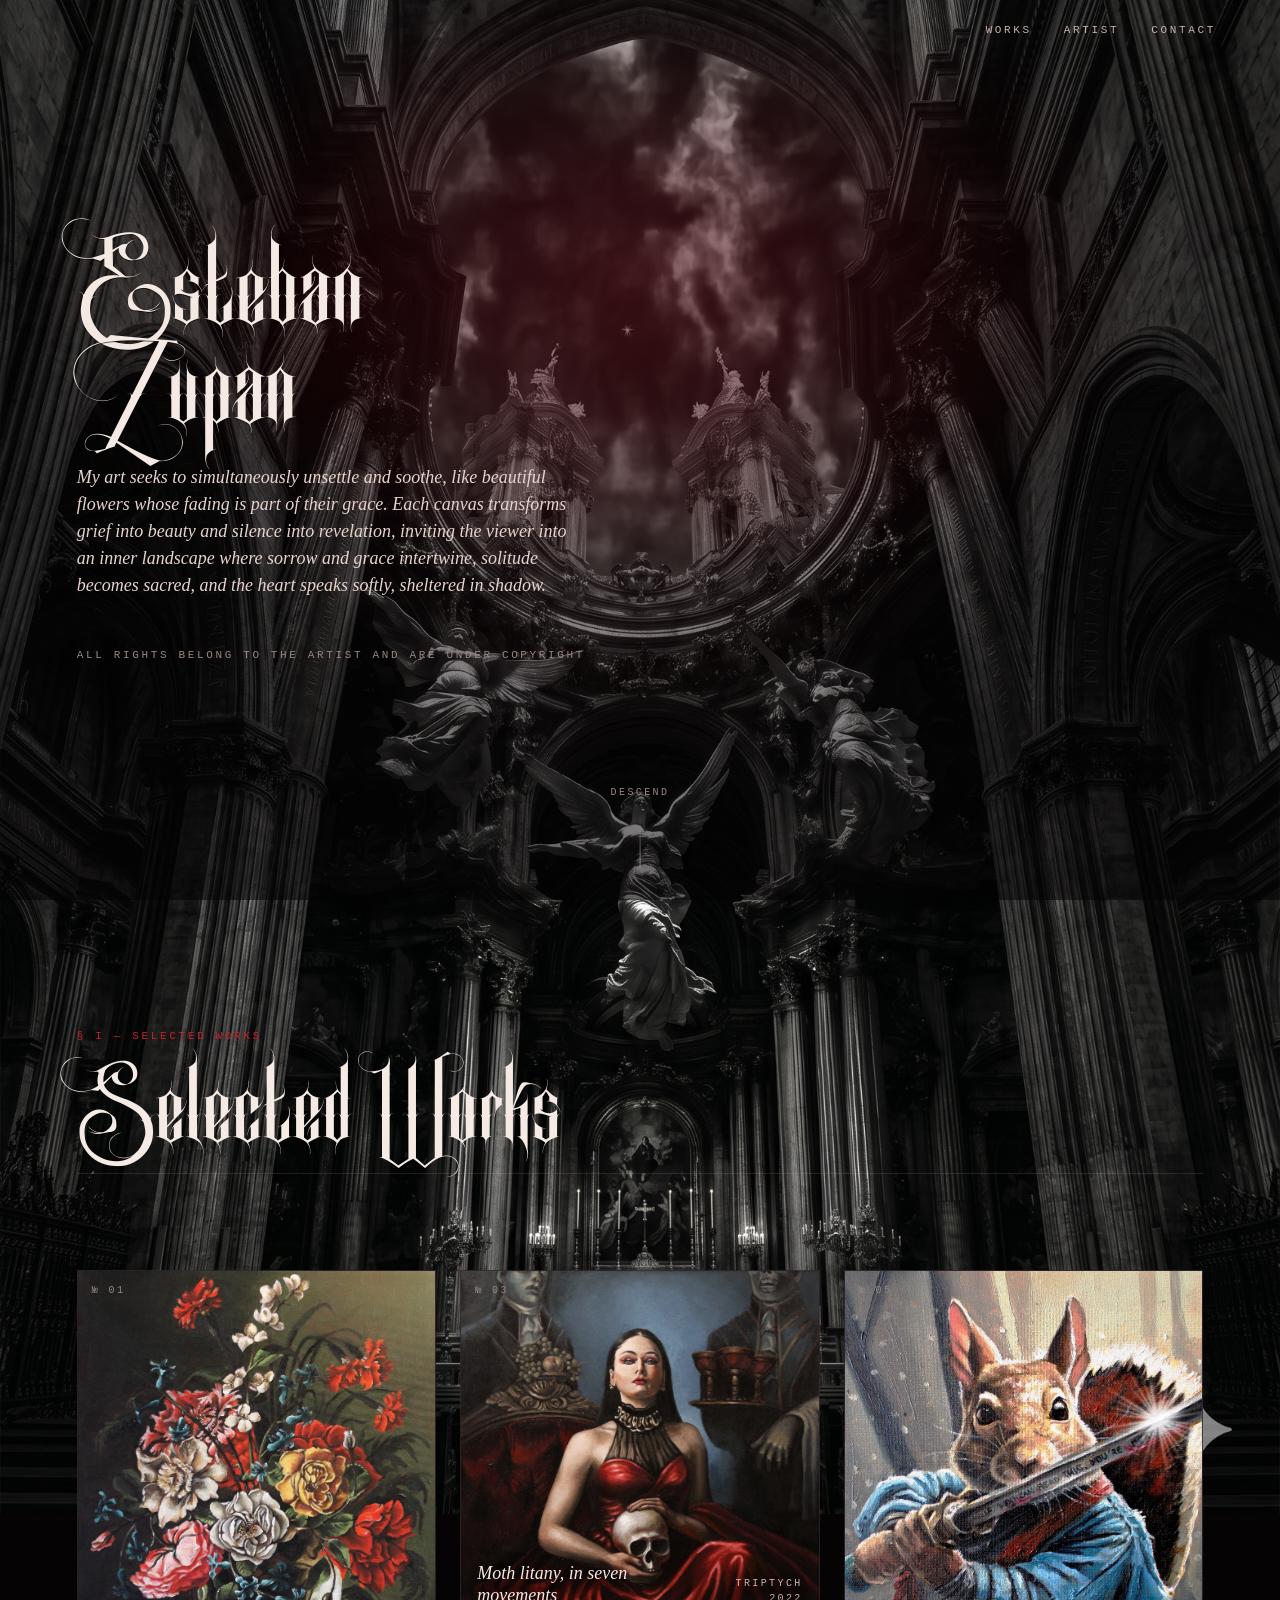
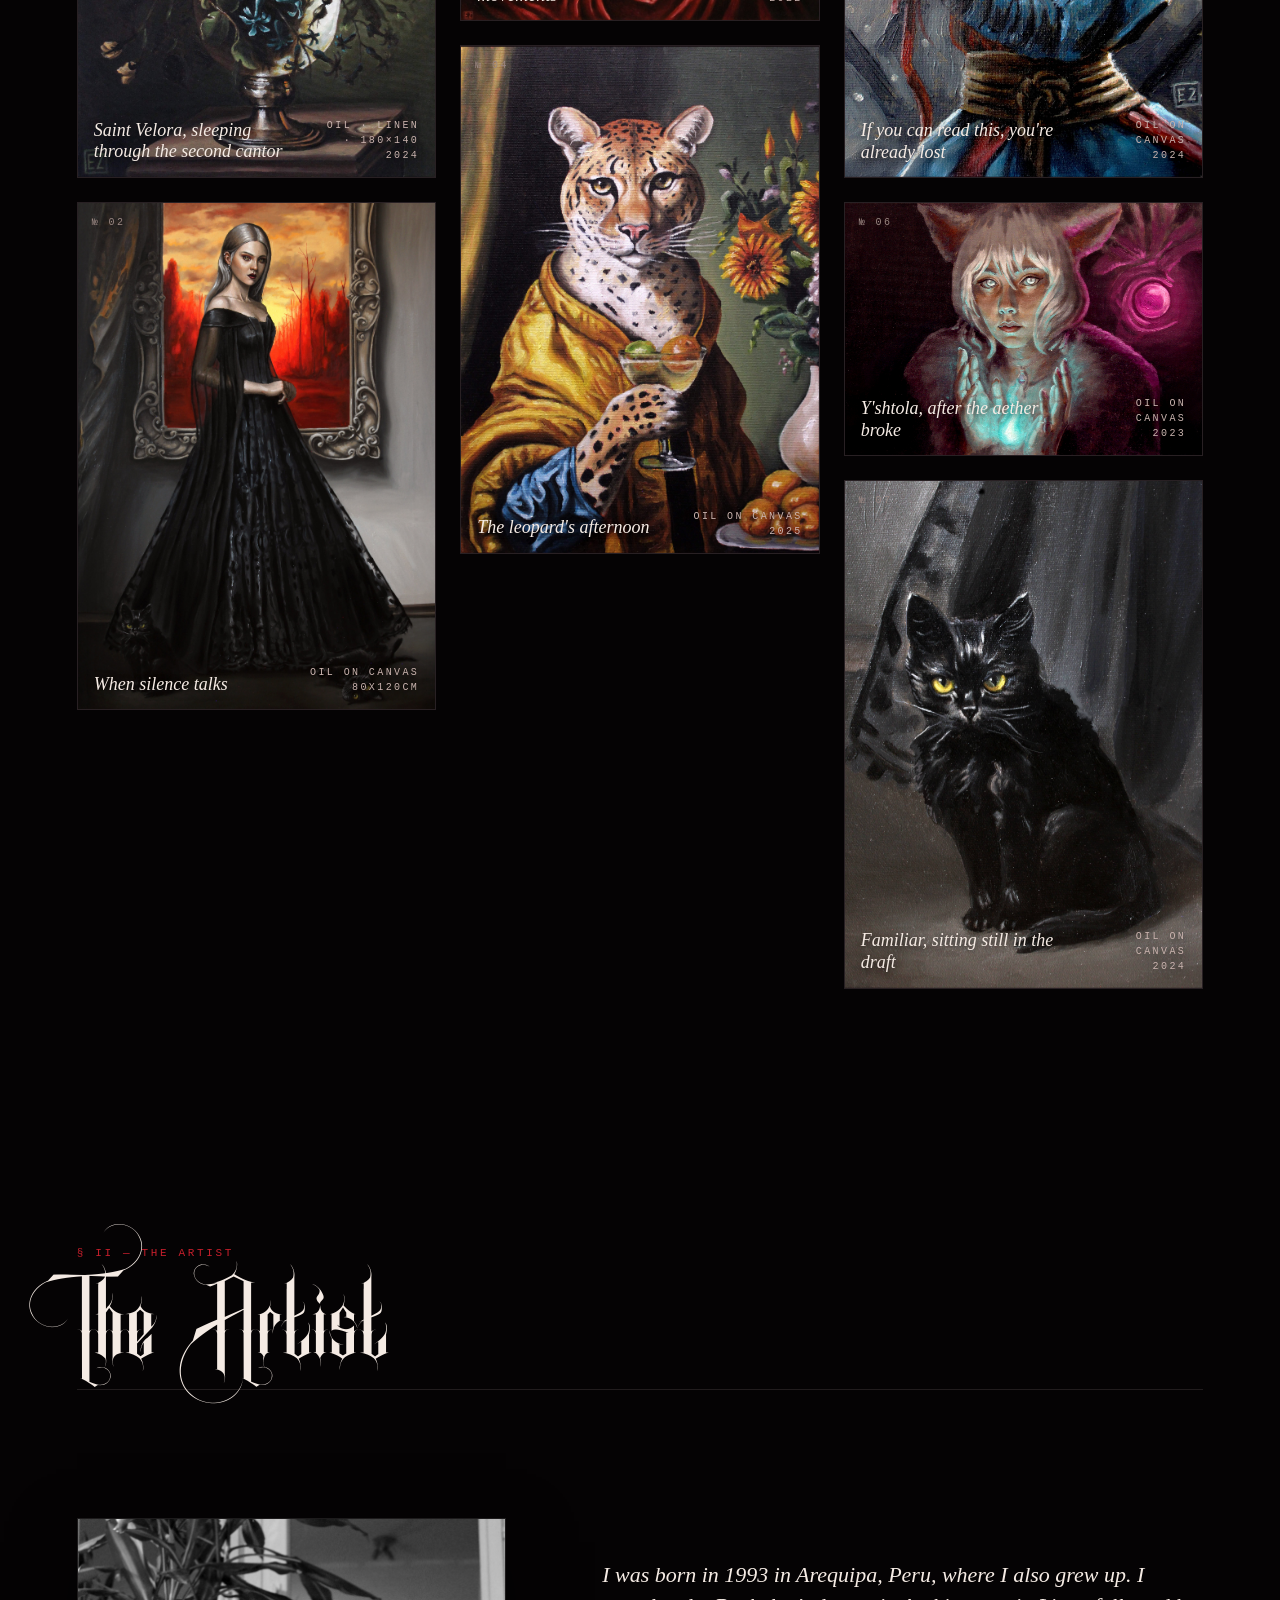
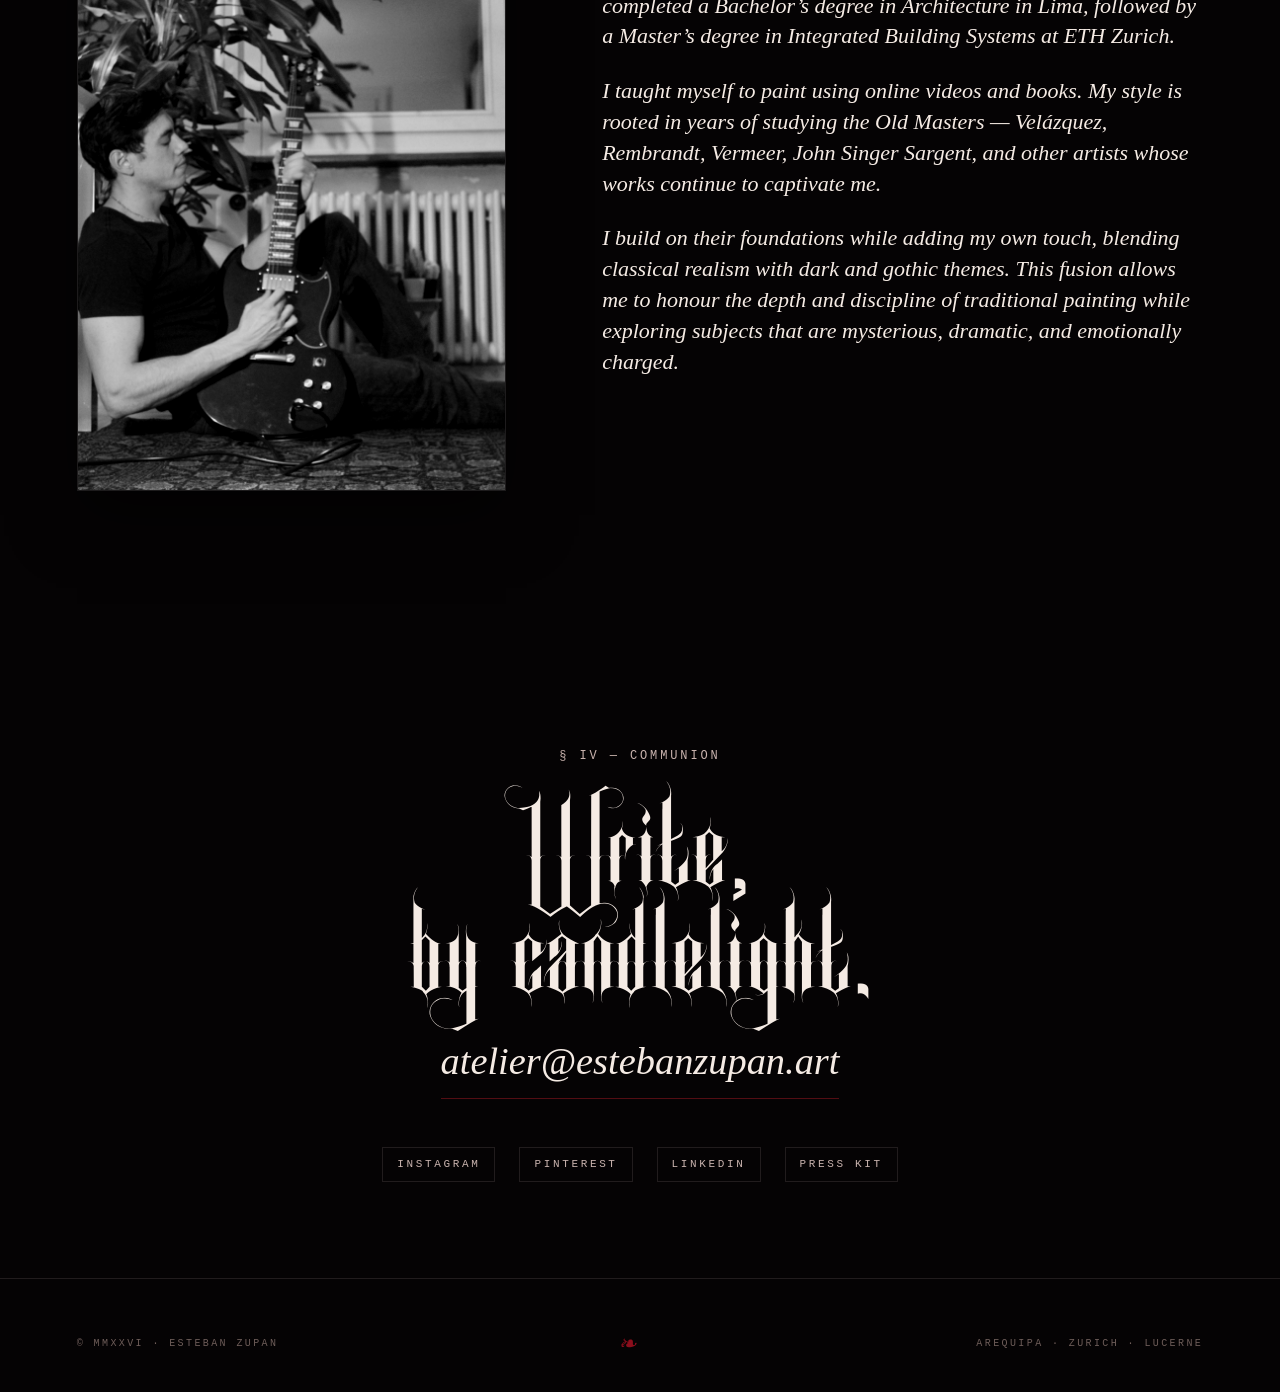
==== commit f442ef9f: "Mobile: hide skull, center background image - Hide skull entirely on mobile to eliminate horizontal " ====
--- a/Esteban Zupan.html
+++ b/Esteban Zupan.html
@@ -767,7 +767,7 @@
   @media (max-width: 640px) {
     body {
       background-attachment: scroll;
-      background-position: center top;
+      background-position: center center;
     }
 
     section {
@@ -778,9 +778,8 @@
       padding: 14px clamp(18px, 5vw, 28px);
     }
 
-    .skull-inner {
-      width: min(54vh, 72vw);
-      opacity: 0.7;
+    .skull-layer {
+      display: none;
     }
 
     .hero {
